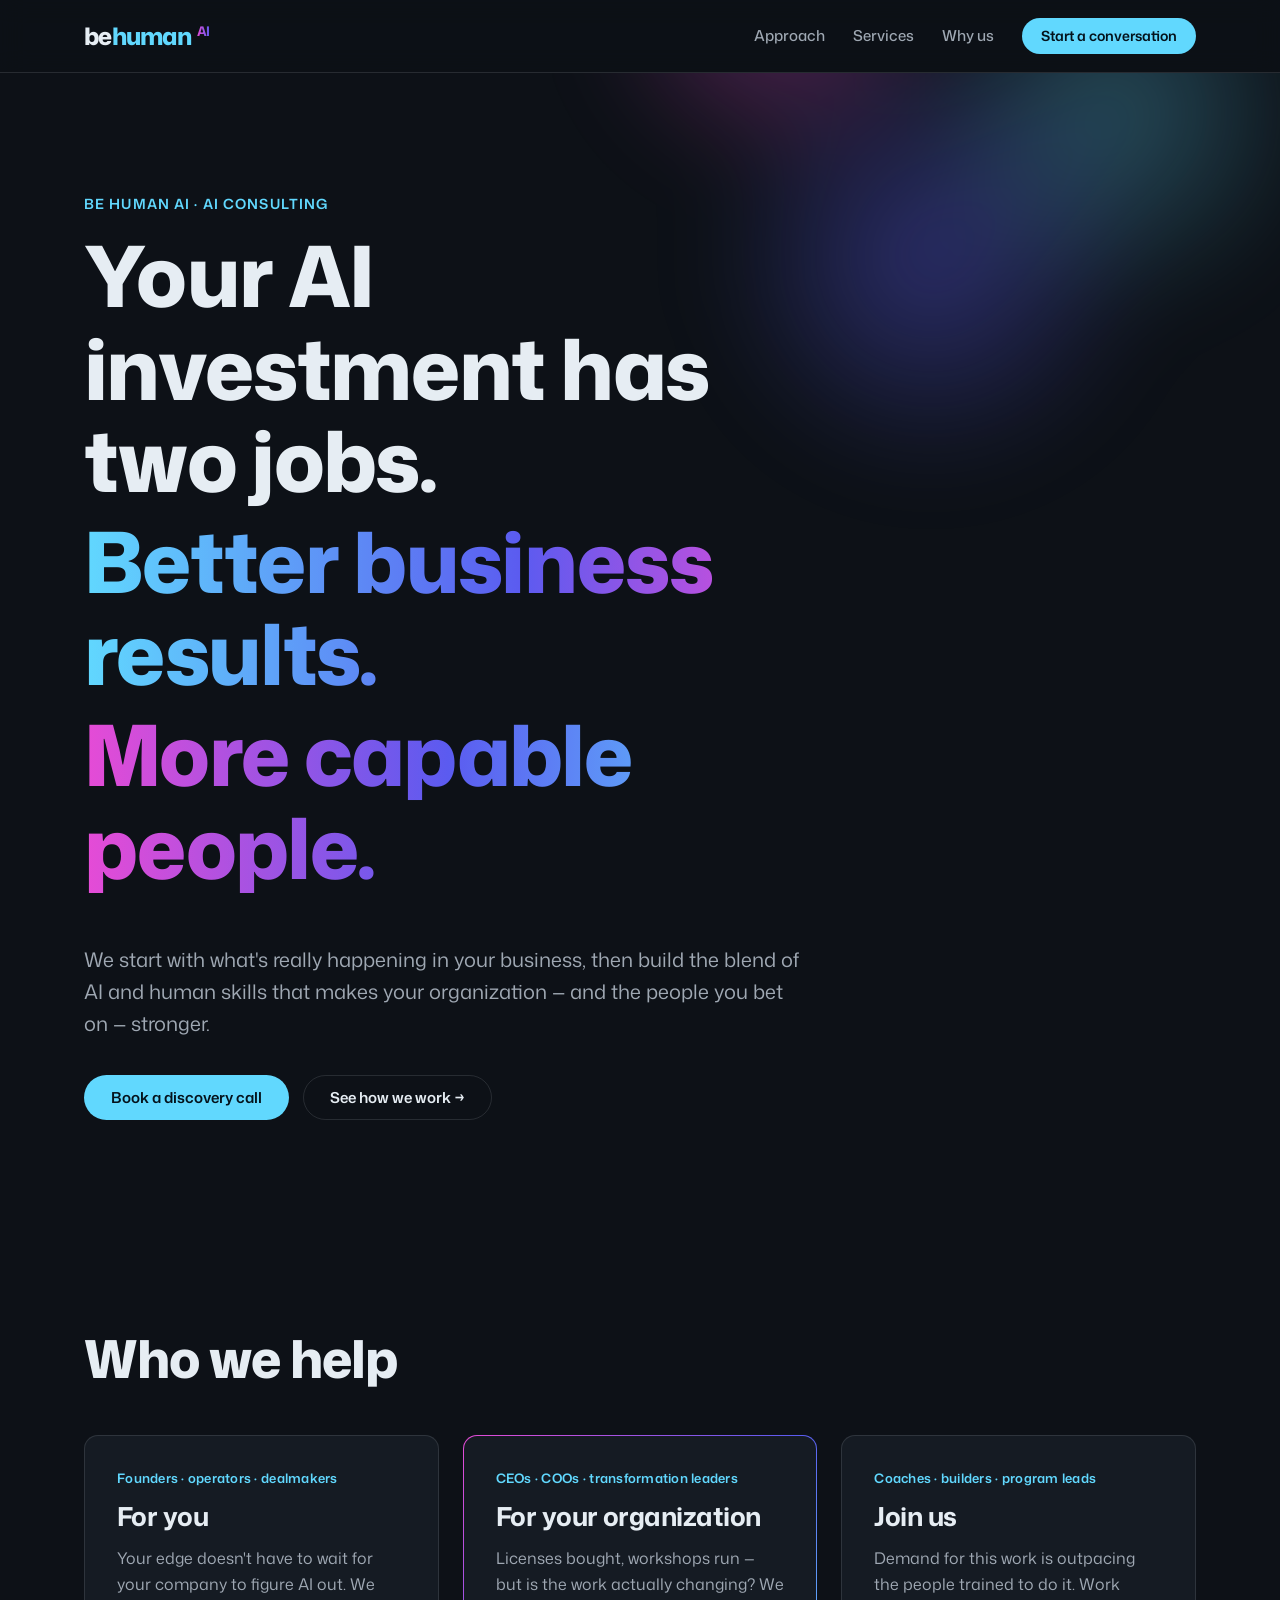
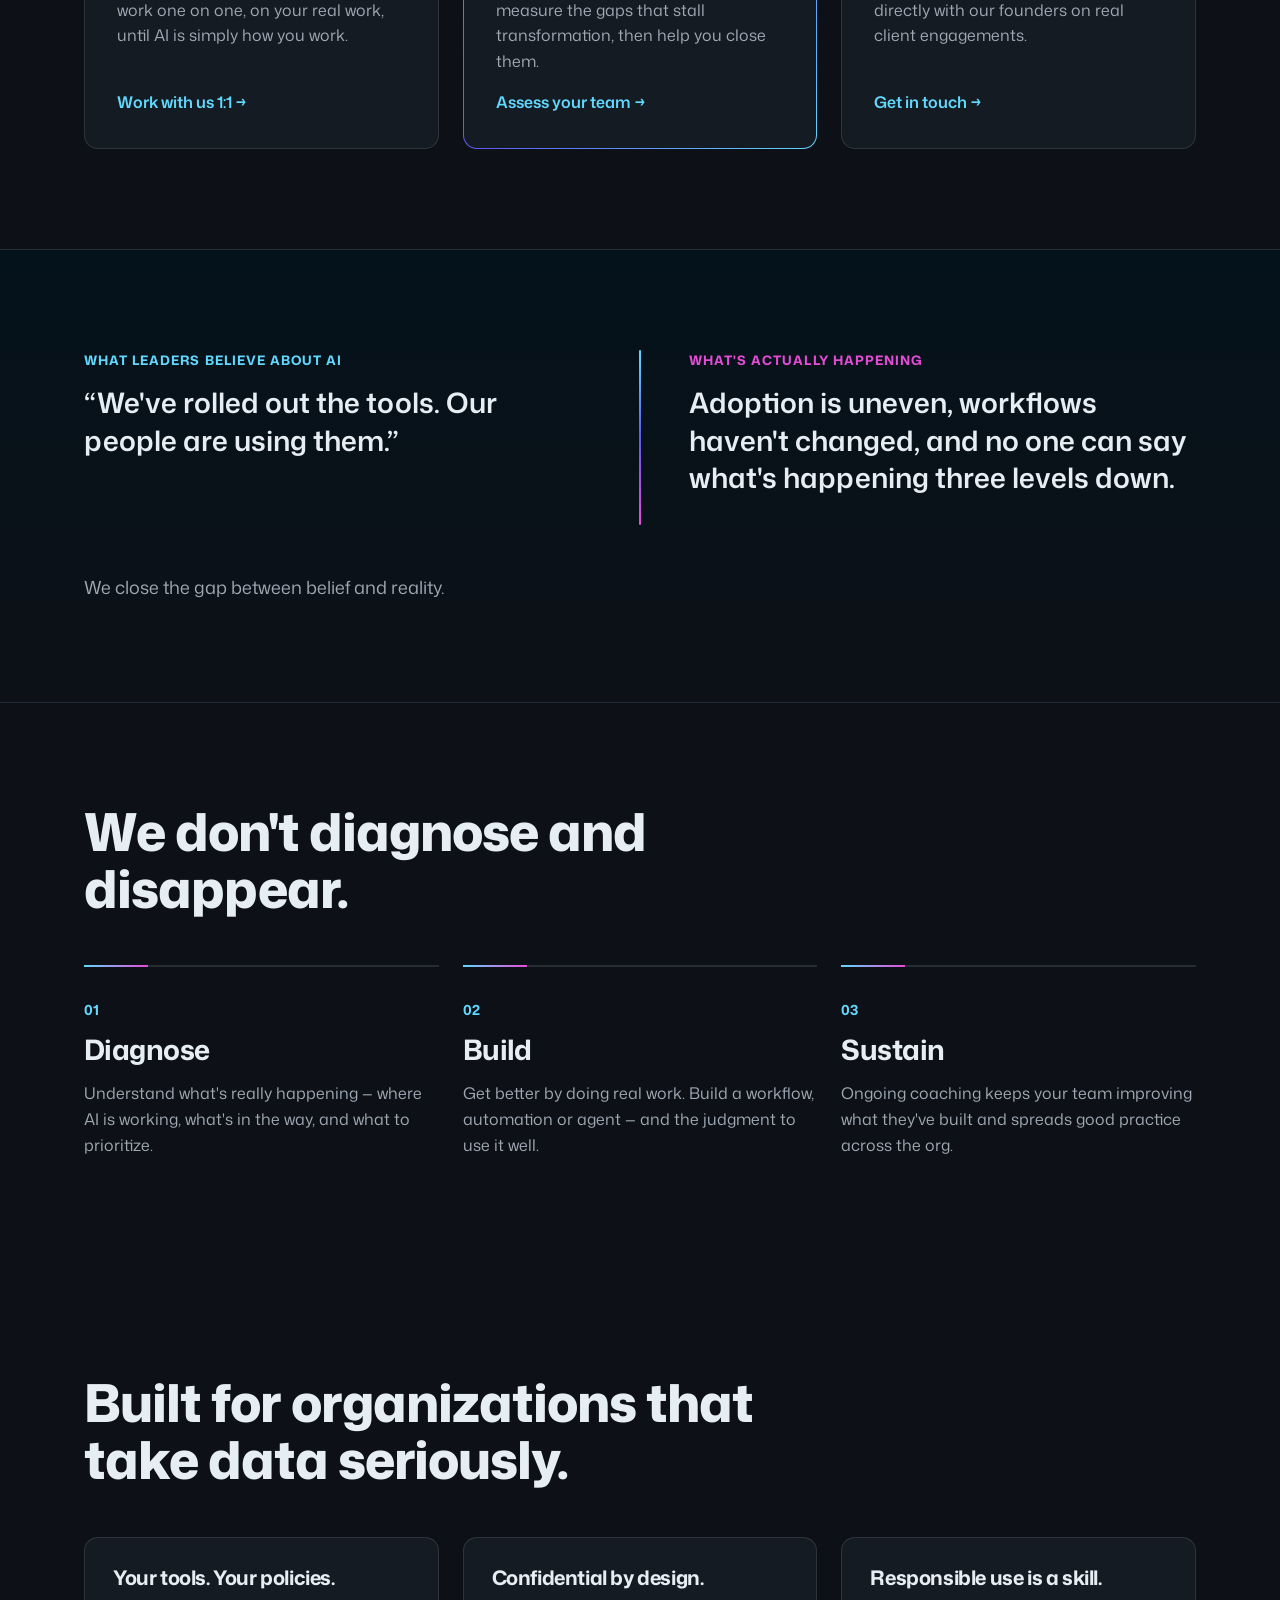
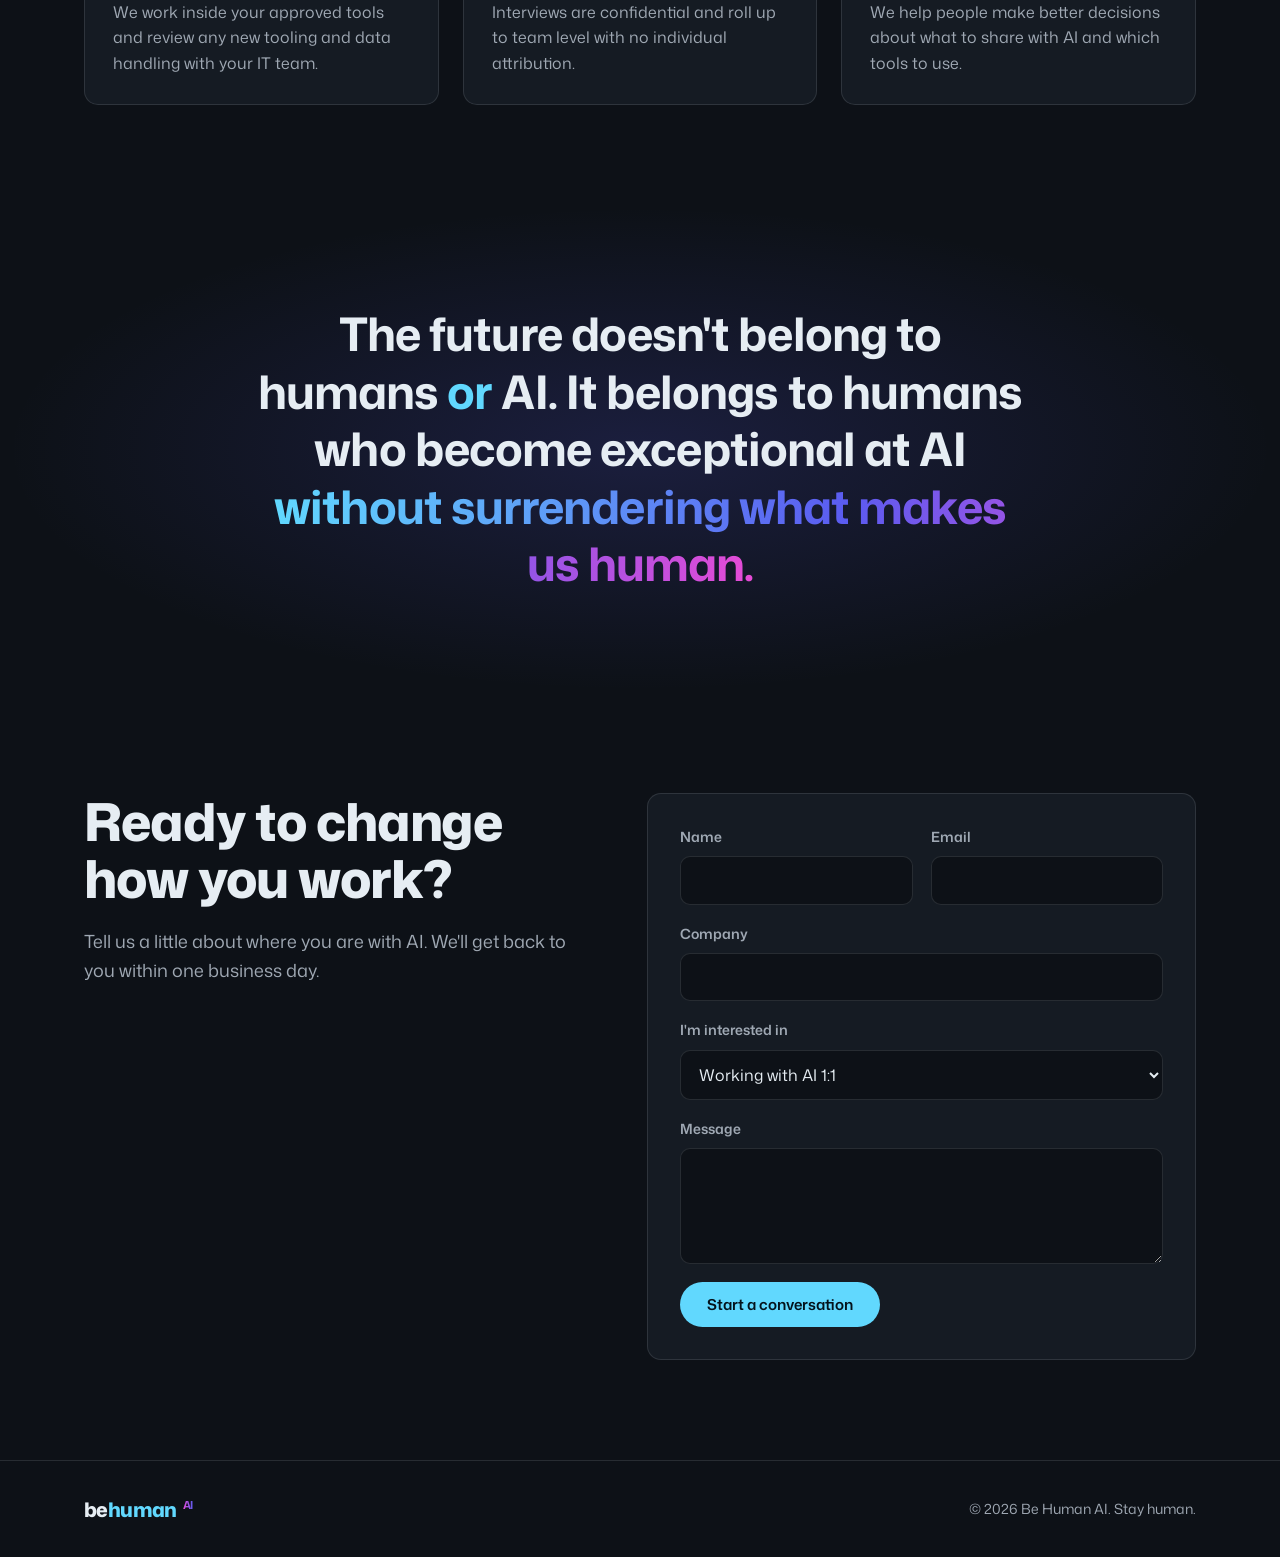
==== index.html @ 63f59f43 "Add Be Human AI landing page for Netlify Static landing page (hero, audiences, approach, trust, cont" ====
<!doctype html>
<html lang="en">
<head>
  <meta charset="utf-8" />
  <meta name="viewport" content="width=device-width, initial-scale=1, viewport-fit=cover" />
  <title>Be Human AI · AI consulting that keeps people at the center</title>
  <meta name="description" content="Be Human AI helps leaders and teams turn AI investment into real business results and more capable people." />
  <meta name="theme-color" content="#0D1117" />
  <meta property="og:title" content="Be Human AI" />
  <meta property="og:description" content="Better business results. More capable people. AI consulting that keeps people at the center." />
  <meta property="og:type" content="website" />
  <link rel="icon" href="/assets/favicon.svg" type="image/svg+xml" />
  <link rel="preconnect" href="https://fonts.googleapis.com" />
  <link rel="preconnect" href="https://fonts.gstatic.com" crossorigin />
  <link href="https://fonts.googleapis.com/css2?family=Mona+Sans:wght@400;500;600;700;800&display=swap" rel="stylesheet" />
  <link rel="stylesheet" href="/styles.css" />
</head>
<body>
  <a class="skip" href="#main">Skip to content</a>

  <header class="nav" id="top">
    <div class="container nav__inner">
      <a href="#top" class="logo" aria-label="Be Human AI home">
        <span class="logo__be">be</span><span class="logo__human">human</span><span class="logo__ai">AI</span>
      </a>
      <button class="nav__toggle" aria-expanded="false" aria-controls="nav-links" aria-label="Open menu">
        <span></span><span></span>
      </button>
      <nav id="nav-links" class="nav__links">
        <a href="#approach">Approach</a>
        <a href="#services">Services</a>
        <a href="#why">Why us</a>
        <a href="#contact" class="btn btn--primary btn--sm">Start a conversation</a>
      </nav>
    </div>
  </header>

  <main id="main">
    <!-- HERO -->
    <section class="hero">
      <div class="hero__glow" aria-hidden="true"></div>
      <div class="container">
        <p class="eyebrow">Be Human AI · AI consulting</p>
        <h1 class="hero__title">
          Your AI investment has two jobs.
          <span class="grad">Better business results.</span>
          <span class="grad grad--alt">More capable people.</span>
        </h1>
        <p class="hero__lead">
          We start with what's really happening in your business, then build the blend of AI
          and human skills that makes your organization — and the people you bet on — stronger.
        </p>
        <div class="hero__cta">
          <a href="#contact" class="btn btn--primary">Book a discovery call</a>
          <a href="#approach" class="btn btn--ghost">See how we work →</a>
        </div>
      </div>
    </section>

    <!-- AUDIENCES -->
    <section class="section" id="services">
      <div class="container">
        <h2 class="section__title reveal">Who we help</h2>
        <div class="cards">
          <article class="card reveal">
            <p class="card__tag">Founders · operators · dealmakers</p>
            <h3>For you</h3>
            <p>Your edge doesn't have to wait for your company to figure AI out. We work one on one, on your real work, until AI is simply how you work.</p>
            <a href="#contact" class="link">Work with us 1:1 →</a>
          </article>
          <article class="card card--feature reveal">
            <p class="card__tag">CEOs · COOs · transformation leaders</p>
            <h3>For your organization</h3>
            <p>Licenses bought, workshops run — but is the work actually changing? We measure the gaps that stall transformation, then help you close them.</p>
            <a href="#contact" class="link">Assess your team →</a>
          </article>
          <article class="card reveal">
            <p class="card__tag">Coaches · builders · program leads</p>
            <h3>Join us</h3>
            <p>Demand for this work is outpacing the people trained to do it. Work directly with our founders on real client engagements.</p>
            <a href="#contact" class="link">Get in touch →</a>
          </article>
        </div>
      </div>
    </section>

    <!-- GAP -->
    <section class="section section--band" id="why">
      <div class="container gap">
        <div class="gap__col reveal">
          <p class="gap__label">What leaders believe about AI</p>
          <p class="gap__text">“We've rolled out the tools. Our people are using them.”</p>
        </div>
        <div class="gap__divider" aria-hidden="true"></div>
        <div class="gap__col reveal">
          <p class="gap__label gap__label--alt">What's actually happening</p>
          <p class="gap__text">Adoption is uneven, workflows haven't changed, and no one can say what's happening three levels down.</p>
        </div>
      </div>
      <p class="container gap__foot reveal">We close the gap between belief and reality.</p>
    </section>

    <!-- APPROACH -->
    <section class="section" id="approach">
      <div class="container">
        <h2 class="section__title reveal">We don't diagnose and disappear.</h2>
        <ol class="steps">
          <li class="step reveal">
            <span class="step__num">01</span>
            <h3>Diagnose</h3>
            <p>Understand what's really happening — where AI is working, what's in the way, and what to prioritize.</p>
          </li>
          <li class="step reveal">
            <span class="step__num">02</span>
            <h3>Build</h3>
            <p>Get better by doing real work. Build a workflow, automation or agent — and the judgment to use it well.</p>
          </li>
          <li class="step reveal">
            <span class="step__num">03</span>
            <h3>Sustain</h3>
            <p>Ongoing coaching keeps your team improving what they've built and spreads good practice across the org.</p>
          </li>
        </ol>
      </div>
    </section>

    <!-- TRUST -->
    <section class="section">
      <div class="container">
        <h2 class="section__title reveal">Built for organizations that take data seriously.</h2>
        <div class="trust">
          <div class="trust__item reveal">
            <h3>Your tools. Your policies.</h3>
            <p>We work inside your approved tools and review any new tooling and data handling with your IT team.</p>
          </div>
          <div class="trust__item reveal">
            <h3>Confidential by design.</h3>
            <p>Interviews are confidential and roll up to team level with no individual attribution.</p>
          </div>
          <div class="trust__item reveal">
            <h3>Responsible use is a skill.</h3>
            <p>We help people make better decisions about what to share with AI and which tools to use.</p>
          </div>
        </div>
      </div>
    </section>

    <!-- MANIFESTO -->
    <section class="section manifesto">
      <div class="container">
        <p class="manifesto__text reveal">
          The future doesn't belong to humans <em>or</em> AI. It belongs to humans who become
          exceptional at AI <span class="grad">without surrendering what makes us human.</span>
        </p>
      </div>
    </section>

    <!-- CONTACT -->
    <section class="section" id="contact">
      <div class="container contact">
        <div class="contact__intro reveal">
          <h2 class="section__title">Ready to change how you work?</h2>
          <p>Tell us a little about where you are with AI. We'll get back to you within one business day.</p>
        </div>
        <form class="form reveal" name="contact" method="POST" action="/thanks.html" data-netlify="true" netlify-honeypot="bot-field">
          <input type="hidden" name="form-name" value="contact" />
          <p class="hidden"><label>Don't fill this out: <input name="bot-field" /></label></p>
          <div class="form__row">
            <label>Name<input type="text" name="name" required autocomplete="name" /></label>
            <label>Email<input type="email" name="email" required autocomplete="email" /></label>
          </div>
          <label>Company<input type="text" name="company" autocomplete="organization" /></label>
          <label>I'm interested in
            <select name="interest">
              <option>Working with AI 1:1</option>
              <option>An assessment for my organization</option>
              <option>Joining Be Human AI</option>
              <option>Something else</option>
            </select>
          </label>
          <label>Message<textarea name="message" rows="4"></textarea></label>
          <button type="submit" class="btn btn--primary">Start a conversation</button>
        </form>
      </div>
    </section>
  </main>

  <footer class="footer">
    <div class="container footer__inner">
      <a href="#top" class="logo logo--sm" aria-label="Be Human AI home">
        <span class="logo__be">be</span><span class="logo__human">human</span><span class="logo__ai">AI</span>
      </a>
      <p>© <span id="year"></span> Be Human AI. Stay human.</p>
    </div>
  </footer>

  <script src="/script.js" defer></script>
</body>
</html>
---- styles.css ----
:root {
  --bg: #0D1117;
  --bg-2: #04121B;
  --surface: #151B23;
  --border: rgba(195, 203, 212, 0.14);
  --text: #E6EDF3;
  --muted: #9FA8B3;
  --cyan: #61D8FE;
  --magenta: #E64BD6;
  --indigo: #5B5BF0;
  --ink: #04121B;
  --radius: 14px;
  --font: "Mona Sans", ui-sans-serif, system-ui, -apple-system, "Segoe UI", sans-serif;
}

*, *::before, *::after { box-sizing: border-box; }
html { scroll-behavior: smooth; }
body {
  margin: 0;
  background: var(--bg);
  color: var(--text);
  font-family: var(--font);
  font-size: 16px;
  line-height: 1.6;
  -webkit-font-smoothing: antialiased;
}
img { max-width: 100%; }
a { color: inherit; }
h1, h2, h3 { line-height: 1.1; margin: 0 0 .6em; letter-spacing: -0.02em; }
p { margin: 0 0 1em; }

.container { width: 100%; max-width: 1160px; margin: 0 auto; padding: 0 24px; }
.hidden { display: none; }
.skip { position: absolute; left: -9999px; }
.skip:focus { left: 16px; top: 16px; z-index: 100; background: var(--cyan); color: var(--ink); padding: 8px 12px; border-radius: 8px; }

/* Gradient text */
.grad {
  display: block;
  background: linear-gradient(90deg, var(--cyan), var(--indigo) 60%, var(--magenta));
  -webkit-background-clip: text; background-clip: text;
  color: transparent;
}
.grad--alt { background-image: linear-gradient(90deg, var(--magenta), var(--indigo) 50%, var(--cyan)); }
.manifesto .grad { display: inline; }

/* Buttons */
.btn {
  display: inline-flex; align-items: center; justify-content: center;
  padding: 14px 26px; border-radius: 999px;
  font: 600 15px/1 var(--font); text-decoration: none;
  border: 1px solid transparent; cursor: pointer;
  transition: transform .2s ease, box-shadow .2s ease, background .2s ease;
}
.btn--primary { background: var(--cyan); color: var(--ink); }
.btn--primary:hover { transform: translateY(-2px); box-shadow: 0 10px 30px -10px rgba(97, 216, 254, .7); }
.btn--ghost { color: var(--text); border-color: var(--border); }
.btn--ghost:hover { border-color: var(--cyan); color: var(--cyan); }
.btn--sm { padding: 10px 18px; font-size: 14px; }
.link { color: var(--cyan); text-decoration: none; font-weight: 600; }
.link:hover { text-decoration: underline; }

/* Logo */
.logo { text-decoration: none; font-weight: 800; font-size: 24px; letter-spacing: -0.03em; }
.logo__be { color: var(--text); }
.logo__human { color: var(--cyan); }
.logo__ai {
  margin-left: 6px; font-size: .55em; vertical-align: super; font-weight: 700;
  background: linear-gradient(90deg, var(--magenta), var(--indigo));
  -webkit-background-clip: text; background-clip: text; color: transparent;
}
.logo--sm { font-size: 20px; }

/* Nav */
.nav {
  position: sticky; top: 0; z-index: 50;
  background: rgba(13, 17, 23, .78);
  backdrop-filter: blur(12px); -webkit-backdrop-filter: blur(12px);
  border-bottom: 1px solid var(--border);
}
.nav__inner { display: flex; align-items: center; justify-content: space-between; height: 72px; }
.nav__links { display: flex; align-items: center; gap: 28px; }
.nav__links a:not(.btn) { text-decoration: none; color: var(--muted); font-weight: 500; font-size: 15px; }
.nav__links a:not(.btn):hover { color: var(--text); }
.nav__toggle { display: none; background: none; border: 0; padding: 8px; cursor: pointer; }
.nav__toggle span { display: block; width: 24px; height: 2px; background: var(--text); margin: 6px 0; transition: transform .2s; }
.nav__toggle[aria-expanded="true"] span:first-child { transform: translateY(4px) rotate(45deg); }
.nav__toggle[aria-expanded="true"] span:last-child { transform: translateY(-4px) rotate(-45deg); }

/* Hero */
.hero { position: relative; overflow: hidden; padding: 120px 0 110px; }
.hero__glow {
  position: absolute; inset: -30% -10% auto auto; width: 900px; height: 900px; pointer-events: none;
  background:
    radial-gradient(closest-side, rgba(230, 75, 214, .35), transparent 70%) 0 0 / 60% 60% no-repeat,
    radial-gradient(closest-side, rgba(97, 216, 254, .30), transparent 70%) 100% 30% / 65% 65% no-repeat,
    radial-gradient(closest-side, rgba(91, 91, 240, .40), transparent 70%) 40% 80% / 70% 70% no-repeat;
  filter: blur(40px);
  animation: drift 18s ease-in-out infinite alternate;
}
@keyframes drift { to { transform: translate(-80px, 60px) rotate(12deg); } }
.hero .container { position: relative; }
.eyebrow { color: var(--cyan); font-weight: 600; font-size: 14px; letter-spacing: .08em; text-transform: uppercase; }
.hero__title { font-size: clamp(40px, 7vw, 84px); font-weight: 800; max-width: 14ch; }
.hero__title .grad { margin-top: .1em; }
.hero__lead { font-size: clamp(17px, 2vw, 20px); color: var(--muted); max-width: 60ch; margin: 28px 0 36px; }
.hero__cta { display: flex; flex-wrap: wrap; gap: 14px; }

/* Sections */
.section { padding: 100px 0; }
.section__title { font-size: clamp(30px, 4.5vw, 52px); font-weight: 800; max-width: 22ch; margin-bottom: 48px; }
.section--band { background: linear-gradient(180deg, var(--bg-2), var(--bg)); border-block: 1px solid var(--border); }

/* Cards */
.cards { display: grid; grid-template-columns: repeat(3, 1fr); gap: 24px; }
.card {
  background: var(--surface); border: 1px solid var(--border); border-radius: var(--radius);
  padding: 32px; display: flex; flex-direction: column;
  transition: transform .25s ease, border-color .25s ease;
}
.card:hover { transform: translateY(-4px); border-color: rgba(97, 216, 254, .45); }
.card h3 { font-size: 26px; }
.card p { color: var(--muted); }
.card .link { margin-top: auto; }
.card__tag { font-size: 13px; font-weight: 600; color: var(--cyan) !important; letter-spacing: .02em; }
.card--feature {
  background:
    linear-gradient(var(--surface), var(--surface)) padding-box,
    linear-gradient(135deg, var(--magenta), var(--indigo), var(--cyan)) border-box;
  border: 1px solid transparent;
}

/* Gap */
.gap { display: grid; grid-template-columns: 1fr auto 1fr; gap: 48px; align-items: start; }
.gap__label { font-size: 13px; font-weight: 700; text-transform: uppercase; letter-spacing: .08em; color: var(--cyan); }
.gap__label--alt { color: var(--magenta); }
.gap__text { font-size: clamp(20px, 2.6vw, 28px); font-weight: 600; line-height: 1.35; }
.gap__divider { width: 2px; align-self: stretch; background: linear-gradient(var(--cyan), var(--indigo), var(--magenta)); border-radius: 2px; }
.gap__foot { margin-top: 48px; color: var(--muted); font-size: 18px; }

/* Steps */
.steps { list-style: none; margin: 0; padding: 0; display: grid; grid-template-columns: repeat(3, 1fr); gap: 24px; counter-reset: s; }
.step { padding: 32px 0 0; border-top: 2px solid var(--border); position: relative; }
.step::before {
  content: ""; position: absolute; top: -2px; left: 0; width: 64px; height: 2px;
  background: linear-gradient(90deg, var(--cyan), var(--magenta));
}
.step__num { display: block; font-size: 14px; font-weight: 700; color: var(--cyan); margin-bottom: 12px; }
.step h3 { font-size: 28px; }
.step p { color: var(--muted); }

/* Trust */
.trust { display: grid; grid-template-columns: repeat(3, 1fr); gap: 24px; }
.trust__item { padding: 28px; border-radius: var(--radius); background: var(--surface); border: 1px solid var(--border); }
.trust__item h3 { font-size: 20px; }
.trust__item p { color: var(--muted); margin: 0; }

/* Manifesto */
.manifesto { text-align: center; background: radial-gradient(ellipse at center, rgba(91, 91, 240, .18), transparent 70%); }
.manifesto__text { font-size: clamp(26px, 4vw, 46px); font-weight: 700; line-height: 1.25; max-width: 28ch; margin: 0 auto; letter-spacing: -0.02em; }
.manifesto em { font-style: normal; color: var(--cyan); }

/* Contact */
.contact { display: grid; grid-template-columns: 1fr 1.1fr; gap: 64px; align-items: start; }
.contact__intro p { color: var(--muted); font-size: 18px; }
.contact .section__title { margin-bottom: 20px; }
.form { display: grid; gap: 18px; background: var(--surface); border: 1px solid var(--border); border-radius: var(--radius); padding: 32px; }
.form__row { display: grid; grid-template-columns: 1fr 1fr; gap: 18px; }
.form label { display: grid; gap: 8px; font-size: 14px; font-weight: 600; color: var(--muted); }
.form input, .form select, .form textarea {
  width: 100%; padding: 12px 14px; border-radius: 10px;
  background: var(--bg); color: var(--text); border: 1px solid var(--border);
  font: 400 16px/1.4 var(--font);
}
.form input:focus, .form select:focus, .form textarea:focus { outline: none; border-color: var(--cyan); box-shadow: 0 0 0 3px rgba(97, 216, 254, .2); }
.form .btn { justify-self: start; }

/* Footer */
.footer { border-top: 1px solid var(--border); padding: 32px 0; color: var(--muted); font-size: 14px; }
.footer__inner { display: flex; align-items: center; justify-content: space-between; gap: 16px; flex-wrap: wrap; }
.footer p { margin: 0; }

/* Reveal on scroll */
.reveal { opacity: 0; transform: translateY(18px); transition: opacity .7s ease, transform .7s ease; }
.reveal.is-visible { opacity: 1; transform: none; }
.no-js .reveal { opacity: 1; transform: none; }

@media (prefers-reduced-motion: reduce) {
  html { scroll-behavior: auto; }
  .hero__glow { animation: none; }
  .reveal { opacity: 1; transform: none; transition: none; }
}

/* Responsive */
@media (max-width: 900px) {
  .cards, .steps, .trust { grid-template-columns: 1fr; }
  .gap { grid-template-columns: 1fr; gap: 28px; }
  .gap__divider { width: 64px; height: 2px; align-self: auto; }
  .contact { grid-template-columns: 1fr; gap: 32px; }
}
@media (max-width: 720px) {
  .container { padding: 0 16px; }
  .nav__toggle { display: block; }
  .nav__links {
    position: absolute; top: 72px; left: 0; right: 0;
    flex-direction: column; align-items: stretch; gap: 0;
    background: var(--bg); border-bottom: 1px solid var(--border);
    padding: 8px 16px 20px; display: none;
  }
  .nav__links.is-open { display: flex; }
  .nav__links a:not(.btn) { padding: 14px 0; border-bottom: 1px solid var(--border); }
  .nav__links .btn { margin-top: 16px; }
  .hero { padding: 72px 0 80px; }
  .section { padding: 72px 0; }
  .form { padding: 22px; }
  .form__row { grid-template-columns: 1fr; }
}
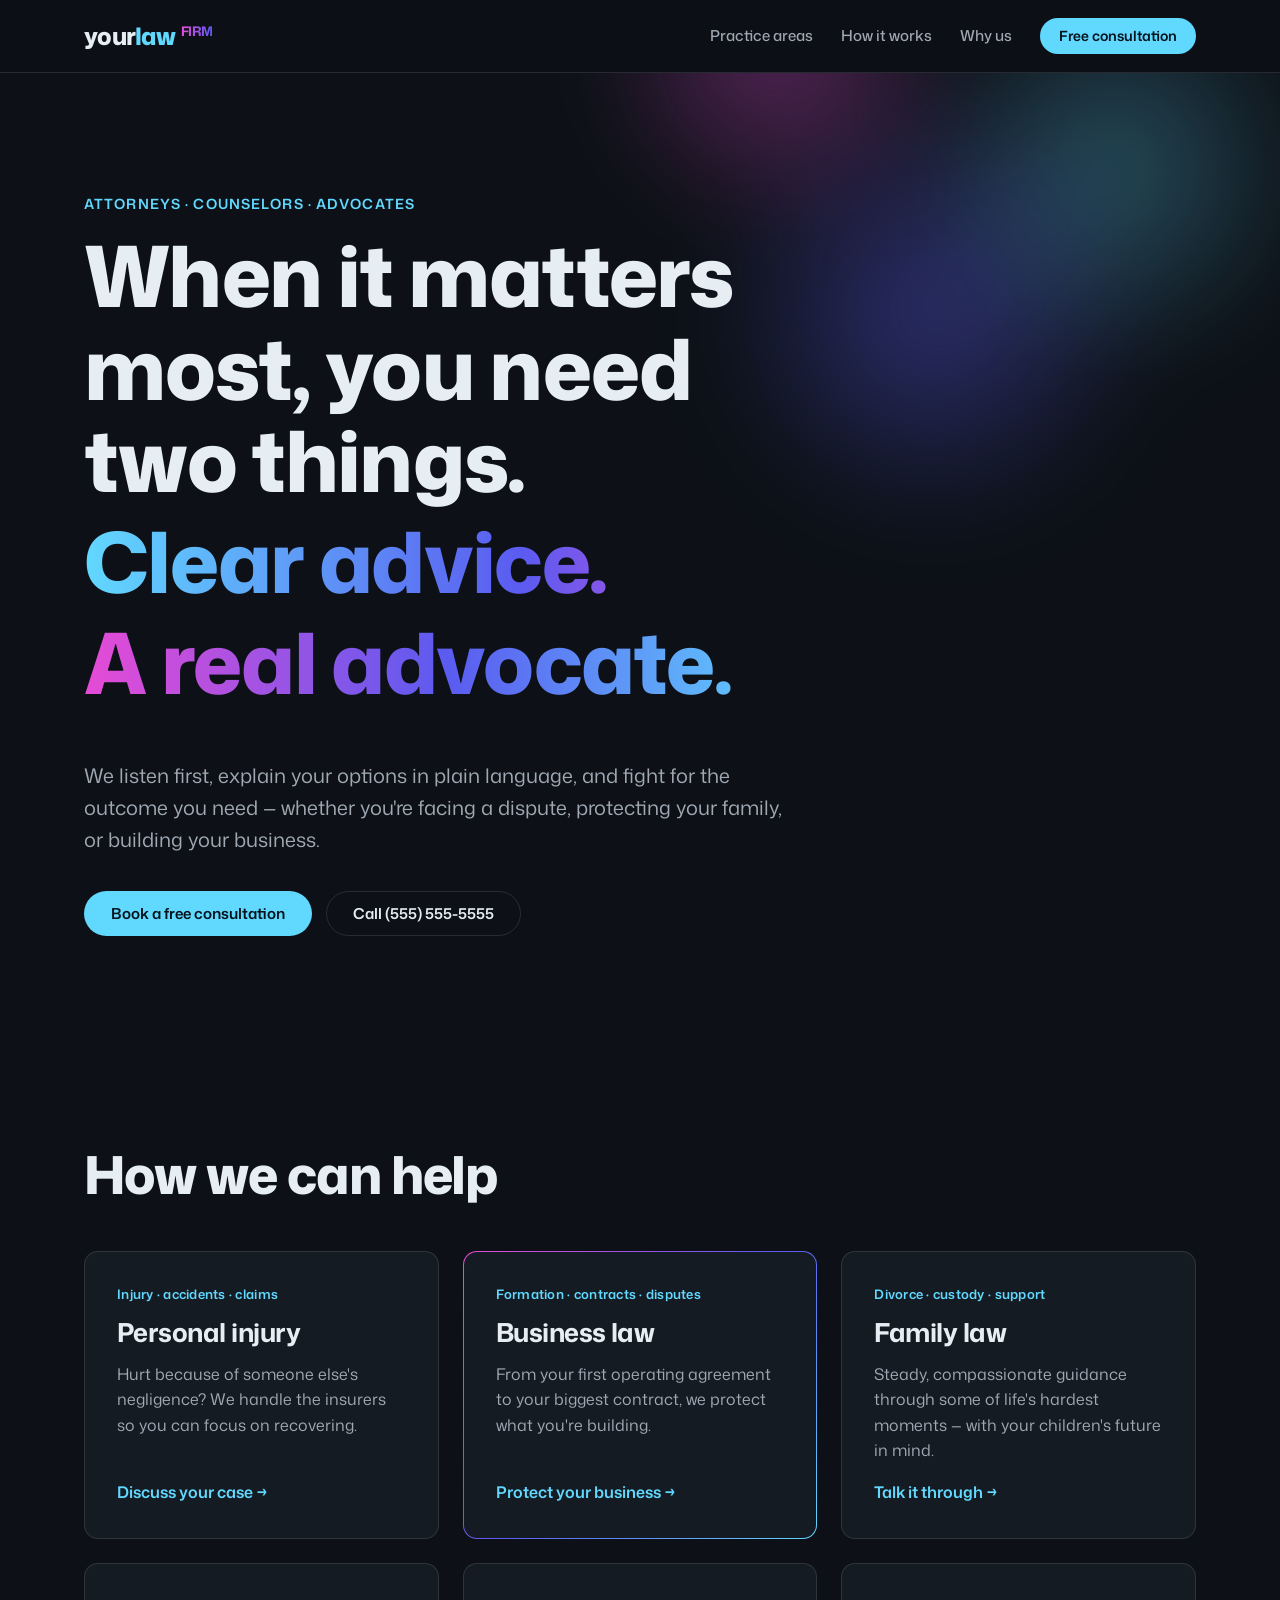
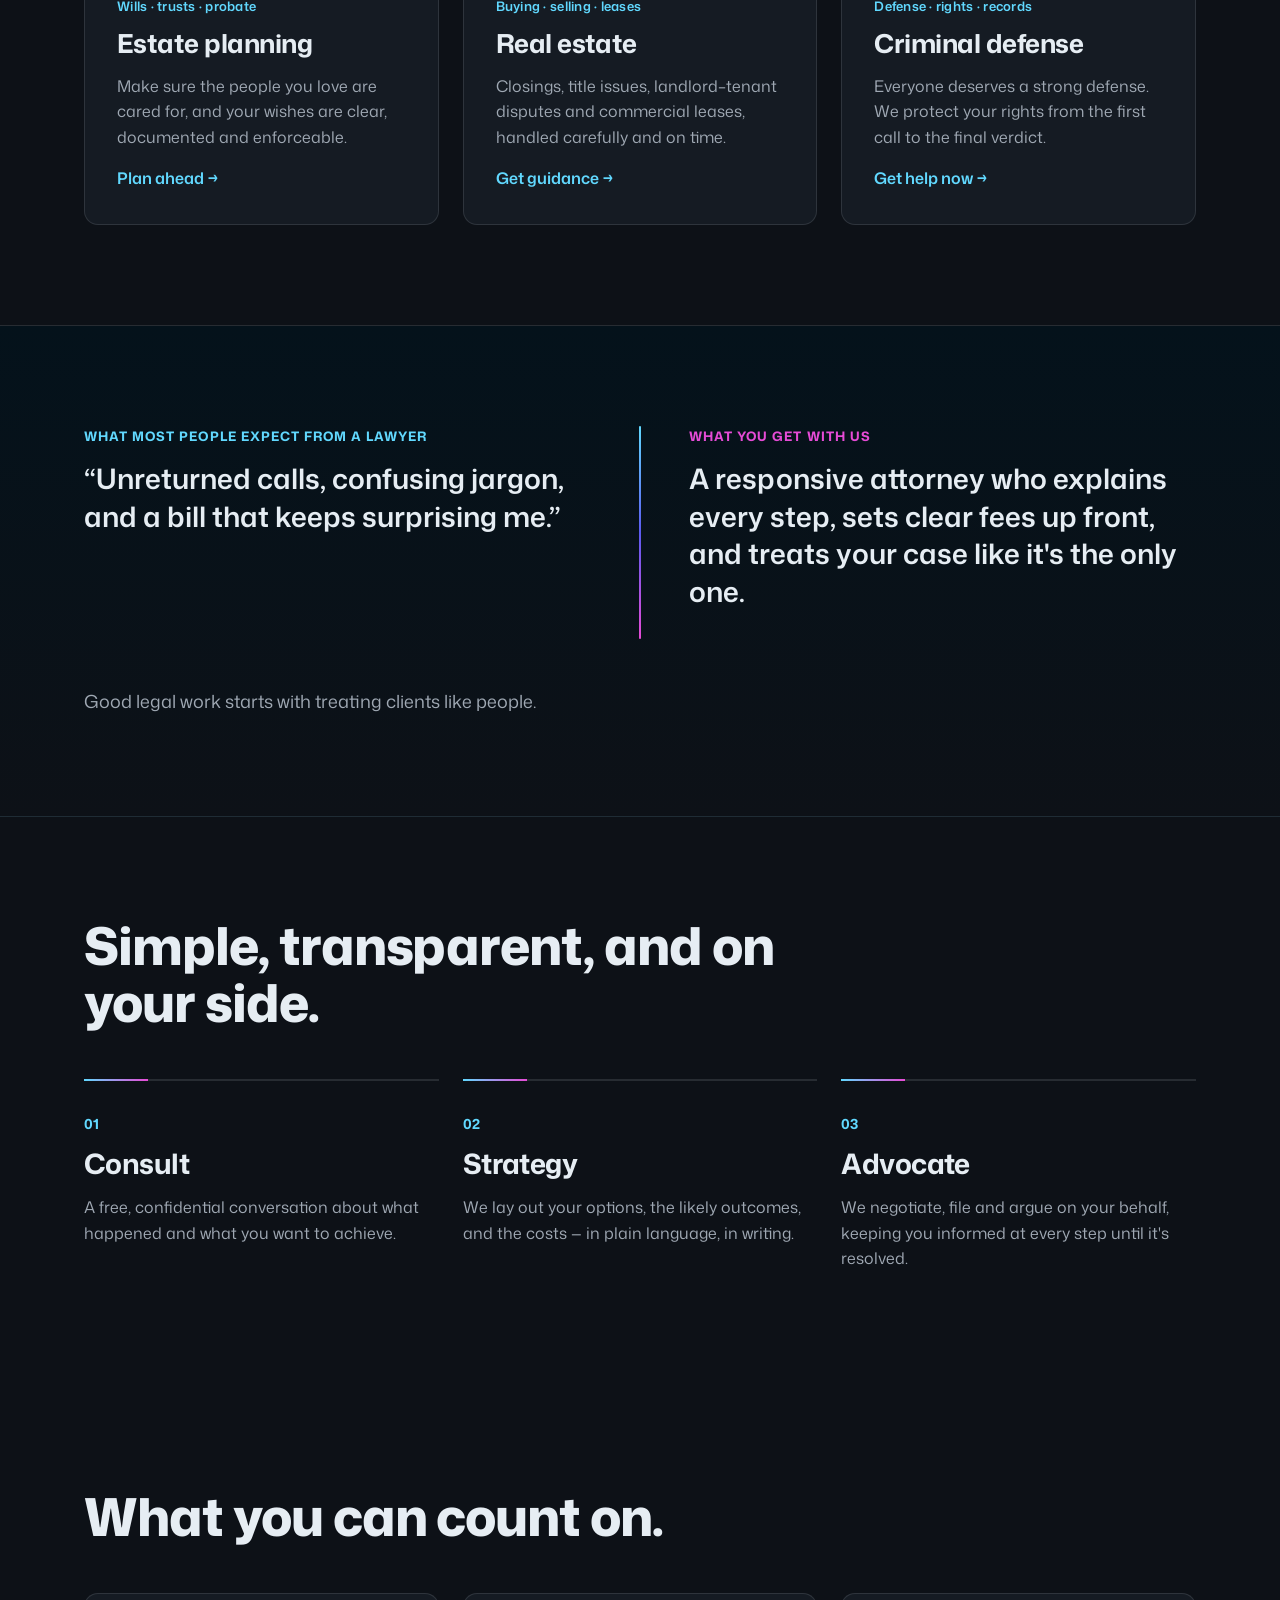
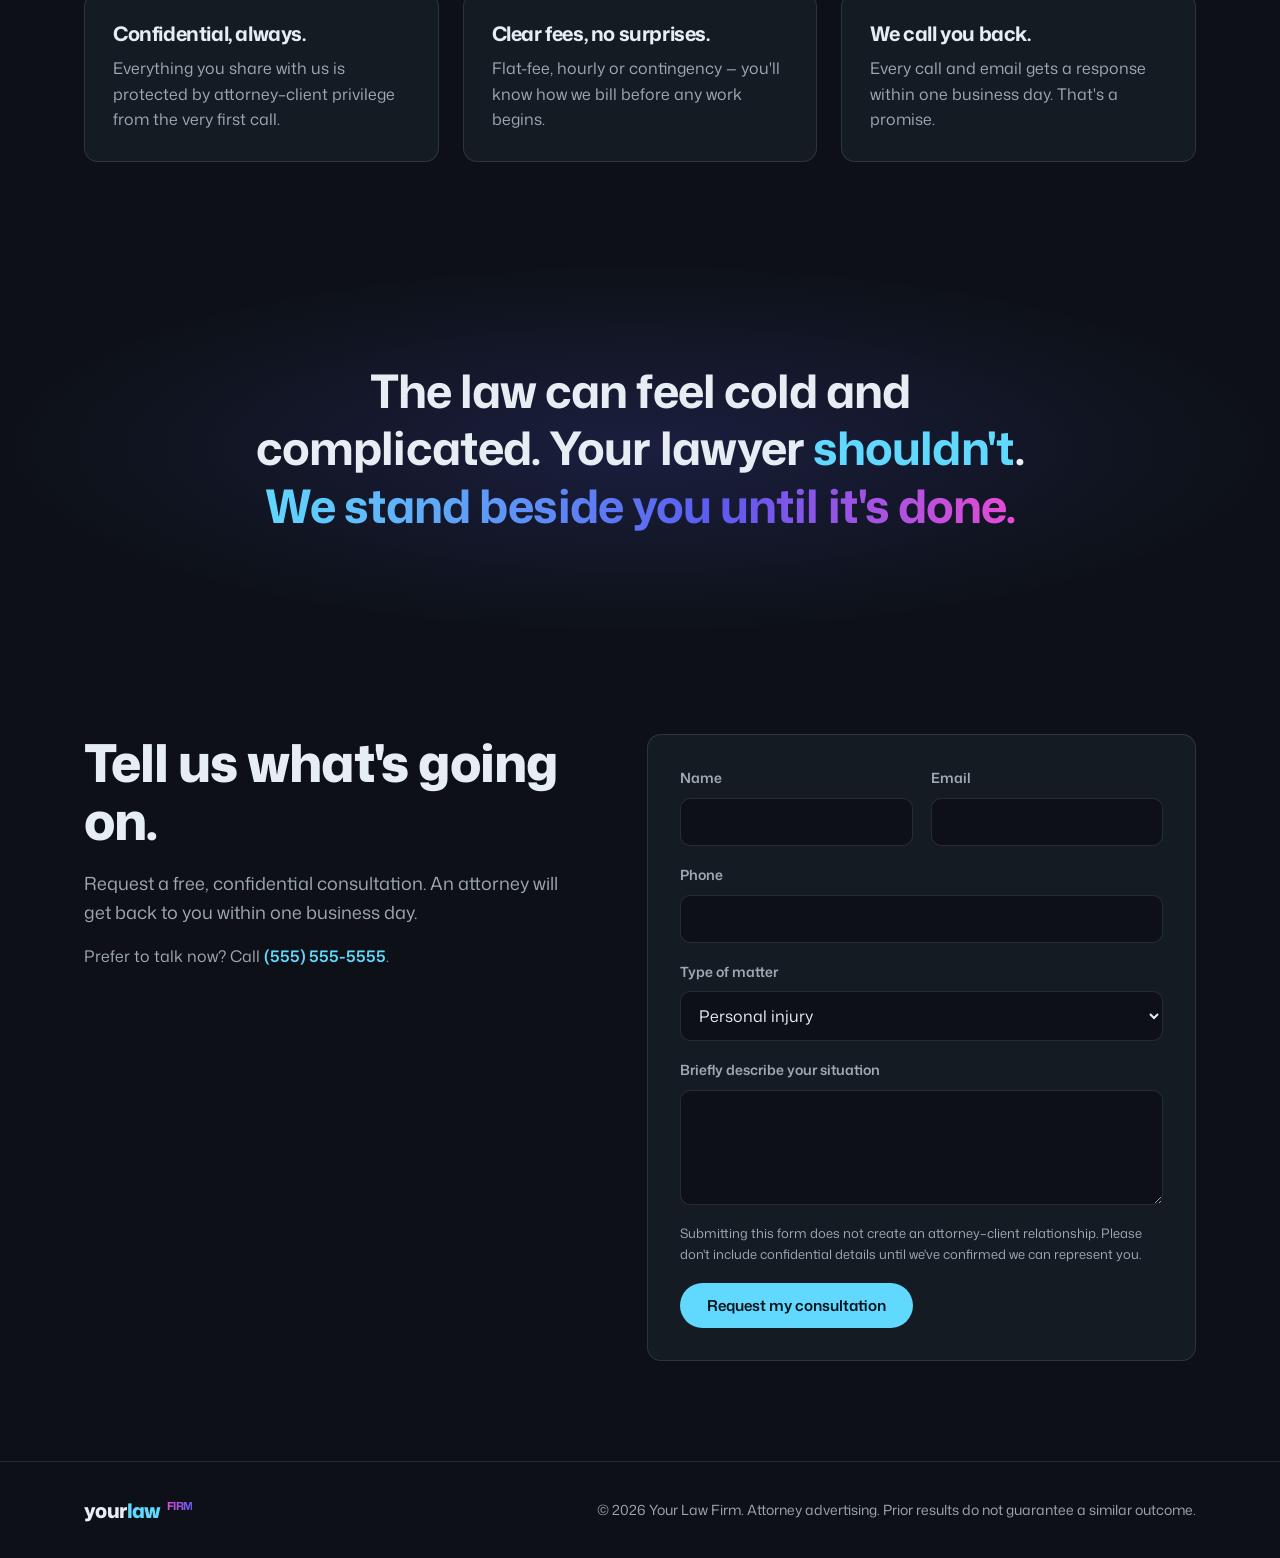
==== commit 16604655: "Replace landing page with law firm / attorney landing page Keeps the existing dark theme. New conten" ====
--- a/index.html
+++ b/index.html
@@ -3,11 +3,11 @@
 <head>
   <meta charset="utf-8" />
   <meta name="viewport" content="width=device-width, initial-scale=1, viewport-fit=cover" />
-  <title>Be Human AI · AI consulting that keeps people at the center</title>
-  <meta name="description" content="Be Human AI helps leaders and teams turn AI investment into real business results and more capable people." />
+  <title>Your Law Firm · Clear advice. Real advocates.</title>
+  <meta name="description" content="Experienced attorneys who listen first, explain clearly, and fight for the outcome you need. Book a free consultation." />
   <meta name="theme-color" content="#0D1117" />
-  <meta property="og:title" content="Be Human AI" />
-  <meta property="og:description" content="Better business results. More capable people. AI consulting that keeps people at the center." />
+  <meta property="og:title" content="Your Law Firm" />
+  <meta property="og:description" content="Clear advice. Real advocates. Book a free consultation." />
   <meta property="og:type" content="website" />
   <link rel="icon" href="/assets/favicon.svg" type="image/svg+xml" />
   <link rel="preconnect" href="https://fonts.googleapis.com" />
@@ -20,17 +20,17 @@
 
   <header class="nav" id="top">
     <div class="container nav__inner">
-      <a href="#top" class="logo" aria-label="Be Human AI home">
-        <span class="logo__be">be</span><span class="logo__human">human</span><span class="logo__ai">AI</span>
+      <a href="#top" class="logo" aria-label="Your Law Firm home">
+        <span class="logo__be">your</span><span class="logo__human">law</span><span class="logo__ai">FIRM</span>
       </a>
       <button class="nav__toggle" aria-expanded="false" aria-controls="nav-links" aria-label="Open menu">
         <span></span><span></span>
       </button>
       <nav id="nav-links" class="nav__links">
-        <a href="#approach">Approach</a>
-        <a href="#services">Services</a>
+        <a href="#practice">Practice areas</a>
+        <a href="#process">How it works</a>
         <a href="#why">Why us</a>
-        <a href="#contact" class="btn btn--primary btn--sm">Start a conversation</a>
+        <a href="#contact" class="btn btn--primary btn--sm">Free consultation</a>
       </nav>
     </div>
   </header>
@@ -40,45 +40,63 @@
     <section class="hero">
       <div class="hero__glow" aria-hidden="true"></div>
       <div class="container">
-        <p class="eyebrow">Be Human AI · AI consulting</p>
+        <p class="eyebrow">Attorneys · Counselors · Advocates</p>
         <h1 class="hero__title">
-          Your AI investment has two jobs.
-          <span class="grad">Better business results.</span>
-          <span class="grad grad--alt">More capable people.</span>
+          When it matters most, you need two things.
+          <span class="grad">Clear advice.</span>
+          <span class="grad grad--alt">A real advocate.</span>
         </h1>
         <p class="hero__lead">
-          We start with what's really happening in your business, then build the blend of AI
-          and human skills that makes your organization — and the people you bet on — stronger.
+          We listen first, explain your options in plain language, and fight for the outcome you need —
+          whether you're facing a dispute, protecting your family, or building your business.
         </p>
         <div class="hero__cta">
-          <a href="#contact" class="btn btn--primary">Book a discovery call</a>
-          <a href="#approach" class="btn btn--ghost">See how we work →</a>
-        </div>
-      </div>
-    </section>
-
-    <!-- AUDIENCES -->
-    <section class="section" id="services">
-      <div class="container">
-        <h2 class="section__title reveal">Who we help</h2>
+          <a href="#contact" class="btn btn--primary">Book a free consultation</a>
+          <a href="tel:+15555555555" class="btn btn--ghost">Call (555) 555-5555</a>
+        </div>
+      </div>
+    </section>
+
+    <!-- PRACTICE AREAS -->
+    <section class="section" id="practice">
+      <div class="container">
+        <h2 class="section__title reveal">How we can help</h2>
         <div class="cards">
           <article class="card reveal">
-            <p class="card__tag">Founders · operators · dealmakers</p>
-            <h3>For you</h3>
-            <p>Your edge doesn't have to wait for your company to figure AI out. We work one on one, on your real work, until AI is simply how you work.</p>
-            <a href="#contact" class="link">Work with us 1:1 →</a>
+            <p class="card__tag">Injury · accidents · claims</p>
+            <h3>Personal injury</h3>
+            <p>Hurt because of someone else's negligence? We handle the insurers so you can focus on recovering.</p>
+            <a href="#contact" class="link">Discuss your case →</a>
           </article>
           <article class="card card--feature reveal">
-            <p class="card__tag">CEOs · COOs · transformation leaders</p>
-            <h3>For your organization</h3>
-            <p>Licenses bought, workshops run — but is the work actually changing? We measure the gaps that stall transformation, then help you close them.</p>
-            <a href="#contact" class="link">Assess your team →</a>
-          </article>
-          <article class="card reveal">
-            <p class="card__tag">Coaches · builders · program leads</p>
-            <h3>Join us</h3>
-            <p>Demand for this work is outpacing the people trained to do it. Work directly with our founders on real client engagements.</p>
-            <a href="#contact" class="link">Get in touch →</a>
+            <p class="card__tag">Formation · contracts · disputes</p>
+            <h3>Business law</h3>
+            <p>From your first operating agreement to your biggest contract, we protect what you're building.</p>
+            <a href="#contact" class="link">Protect your business →</a>
+          </article>
+          <article class="card reveal">
+            <p class="card__tag">Divorce · custody · support</p>
+            <h3>Family law</h3>
+            <p>Steady, compassionate guidance through some of life's hardest moments — with your children's future in mind.</p>
+            <a href="#contact" class="link">Talk it through →</a>
+          </article>
+          <article class="card reveal">
+            <p class="card__tag">Wills · trusts · probate</p>
+            <h3>Estate planning</h3>
+            <p>Make sure the people you love are cared for, and your wishes are clear, documented and enforceable.</p>
+            <a href="#contact" class="link">Plan ahead →</a>
+          </article>
+          <article class="card reveal">
+            <p class="card__tag">Buying · selling · leases</p>
+            <h3>Real estate</h3>
+            <p>Closings, title issues, landlord–tenant disputes and commercial leases, handled carefully and on time.</p>
+            <a href="#contact" class="link">Get guidance →</a>
+          </article>
+          <article class="card reveal">
+            <p class="card__tag">Defense · rights · records</p>
+            <h3>Criminal defense</h3>
+            <p>Everyone deserves a strong defense. We protect your rights from the first call to the final verdict.</p>
+            <a href="#contact" class="link">Get help now →</a>
           </article>
         </div>
       </div>
@@ -88,37 +106,37 @@
     <section class="section section--band" id="why">
       <div class="container gap">
         <div class="gap__col reveal">
-          <p class="gap__label">What leaders believe about AI</p>
-          <p class="gap__text">“We've rolled out the tools. Our people are using them.”</p>
+          <p class="gap__label">What most people expect from a lawyer</p>
+          <p class="gap__text">“Unreturned calls, confusing jargon, and a bill that keeps surprising me.”</p>
         </div>
         <div class="gap__divider" aria-hidden="true"></div>
         <div class="gap__col reveal">
-          <p class="gap__label gap__label--alt">What's actually happening</p>
-          <p class="gap__text">Adoption is uneven, workflows haven't changed, and no one can say what's happening three levels down.</p>
-        </div>
-      </div>
-      <p class="container gap__foot reveal">We close the gap between belief and reality.</p>
-    </section>
-
-    <!-- APPROACH -->
-    <section class="section" id="approach">
-      <div class="container">
-        <h2 class="section__title reveal">We don't diagnose and disappear.</h2>
+          <p class="gap__label gap__label--alt">What you get with us</p>
+          <p class="gap__text">A responsive attorney who explains every step, sets clear fees up front, and treats your case like it's the only one.</p>
+        </div>
+      </div>
+      <p class="container gap__foot reveal">Good legal work starts with treating clients like people.</p>
+    </section>
+
+    <!-- PROCESS -->
+    <section class="section" id="process">
+      <div class="container">
+        <h2 class="section__title reveal">Simple, transparent, and on your side.</h2>
         <ol class="steps">
           <li class="step reveal">
             <span class="step__num">01</span>
-            <h3>Diagnose</h3>
-            <p>Understand what's really happening — where AI is working, what's in the way, and what to prioritize.</p>
+            <h3>Consult</h3>
+            <p>A free, confidential conversation about what happened and what you want to achieve.</p>
           </li>
           <li class="step reveal">
             <span class="step__num">02</span>
-            <h3>Build</h3>
-            <p>Get better by doing real work. Build a workflow, automation or agent — and the judgment to use it well.</p>
+            <h3>Strategy</h3>
+            <p>We lay out your options, the likely outcomes, and the costs — in plain language, in writing.</p>
           </li>
           <li class="step reveal">
             <span class="step__num">03</span>
-            <h3>Sustain</h3>
-            <p>Ongoing coaching keeps your team improving what they've built and spreads good practice across the org.</p>
+            <h3>Advocate</h3>
+            <p>We negotiate, file and argue on your behalf, keeping you informed at every step until it's resolved.</p>
           </li>
         </ol>
       </div>
@@ -127,19 +145,19 @@
     <!-- TRUST -->
     <section class="section">
       <div class="container">
-        <h2 class="section__title reveal">Built for organizations that take data seriously.</h2>
+        <h2 class="section__title reveal">What you can count on.</h2>
         <div class="trust">
           <div class="trust__item reveal">
-            <h3>Your tools. Your policies.</h3>
-            <p>We work inside your approved tools and review any new tooling and data handling with your IT team.</p>
+            <h3>Confidential, always.</h3>
+            <p>Everything you share with us is protected by attorney–client privilege from the very first call.</p>
           </div>
           <div class="trust__item reveal">
-            <h3>Confidential by design.</h3>
-            <p>Interviews are confidential and roll up to team level with no individual attribution.</p>
+            <h3>Clear fees, no surprises.</h3>
+            <p>Flat-fee, hourly or contingency — you'll know how we bill before any work begins.</p>
           </div>
           <div class="trust__item reveal">
-            <h3>Responsible use is a skill.</h3>
-            <p>We help people make better decisions about what to share with AI and which tools to use.</p>
+            <h3>We call you back.</h3>
+            <p>Every call and email gets a response within one business day. That's a promise.</p>
           </div>
         </div>
       </div>
@@ -149,8 +167,8 @@
     <section class="section manifesto">
       <div class="container">
         <p class="manifesto__text reveal">
-          The future doesn't belong to humans <em>or</em> AI. It belongs to humans who become
-          exceptional at AI <span class="grad">without surrendering what makes us human.</span>
+          The law can feel cold and complicated. Your lawyer <em>shouldn't</em>.
+          <span class="grad">We stand beside you until it's done.</span>
         </p>
       </div>
     </section>
@@ -159,27 +177,32 @@
     <section class="section" id="contact">
       <div class="container contact">
         <div class="contact__intro reveal">
-          <h2 class="section__title">Ready to change how you work?</h2>
-          <p>Tell us a little about where you are with AI. We'll get back to you within one business day.</p>
-        </div>
-        <form class="form reveal" name="contact" method="POST" action="/thanks.html" data-netlify="true" netlify-honeypot="bot-field">
-          <input type="hidden" name="form-name" value="contact" />
+          <h2 class="section__title">Tell us what's going on.</h2>
+          <p>Request a free, confidential consultation. An attorney will get back to you within one business day.</p>
+          <p class="contact__note">Prefer to talk now? Call <a href="tel:+15555555555" class="link">(555) 555-5555</a>.</p>
+        </div>
+        <form class="form reveal" name="consultation" method="POST" action="/thanks.html" data-netlify="true" netlify-honeypot="bot-field">
+          <input type="hidden" name="form-name" value="consultation" />
           <p class="hidden"><label>Don't fill this out: <input name="bot-field" /></label></p>
           <div class="form__row">
             <label>Name<input type="text" name="name" required autocomplete="name" /></label>
             <label>Email<input type="email" name="email" required autocomplete="email" /></label>
           </div>
-          <label>Company<input type="text" name="company" autocomplete="organization" /></label>
-          <label>I'm interested in
-            <select name="interest">
-              <option>Working with AI 1:1</option>
-              <option>An assessment for my organization</option>
-              <option>Joining Be Human AI</option>
+          <label>Phone<input type="tel" name="phone" autocomplete="tel" /></label>
+          <label>Type of matter
+            <select name="matter">
+              <option>Personal injury</option>
+              <option>Business law</option>
+              <option>Family law</option>
+              <option>Estate planning</option>
+              <option>Real estate</option>
+              <option>Criminal defense</option>
               <option>Something else</option>
             </select>
           </label>
-          <label>Message<textarea name="message" rows="4"></textarea></label>
-          <button type="submit" class="btn btn--primary">Start a conversation</button>
+          <label>Briefly describe your situation<textarea name="message" rows="4"></textarea></label>
+          <p class="form__disclaimer">Submitting this form does not create an attorney–client relationship. Please don't include confidential details until we've confirmed we can represent you.</p>
+          <button type="submit" class="btn btn--primary">Request my consultation</button>
         </form>
       </div>
     </section>
@@ -187,10 +210,10 @@
 
   <footer class="footer">
     <div class="container footer__inner">
-      <a href="#top" class="logo logo--sm" aria-label="Be Human AI home">
-        <span class="logo__be">be</span><span class="logo__human">human</span><span class="logo__ai">AI</span>
+      <a href="#top" class="logo logo--sm" aria-label="Your Law Firm home">
+        <span class="logo__be">your</span><span class="logo__human">law</span><span class="logo__ai">FIRM</span>
       </a>
-      <p>© <span id="year"></span> Be Human AI. Stay human.</p>
+      <p>© <span id="year"></span> Your Law Firm. Attorney advertising. Prior results do not guarantee a similar outcome.</p>
     </div>
   </footer>
 
--- a/styles.css
+++ b/styles.css
@@ -215,3 +215,7 @@
   .form { padding: 22px; }
   .form__row { grid-template-columns: 1fr; }
 }
+
+/* Legal notes */
+.contact__note { font-size: 16px !important; }
+.form__disclaimer { font-size: 13px; color: var(--muted); margin: 0; }
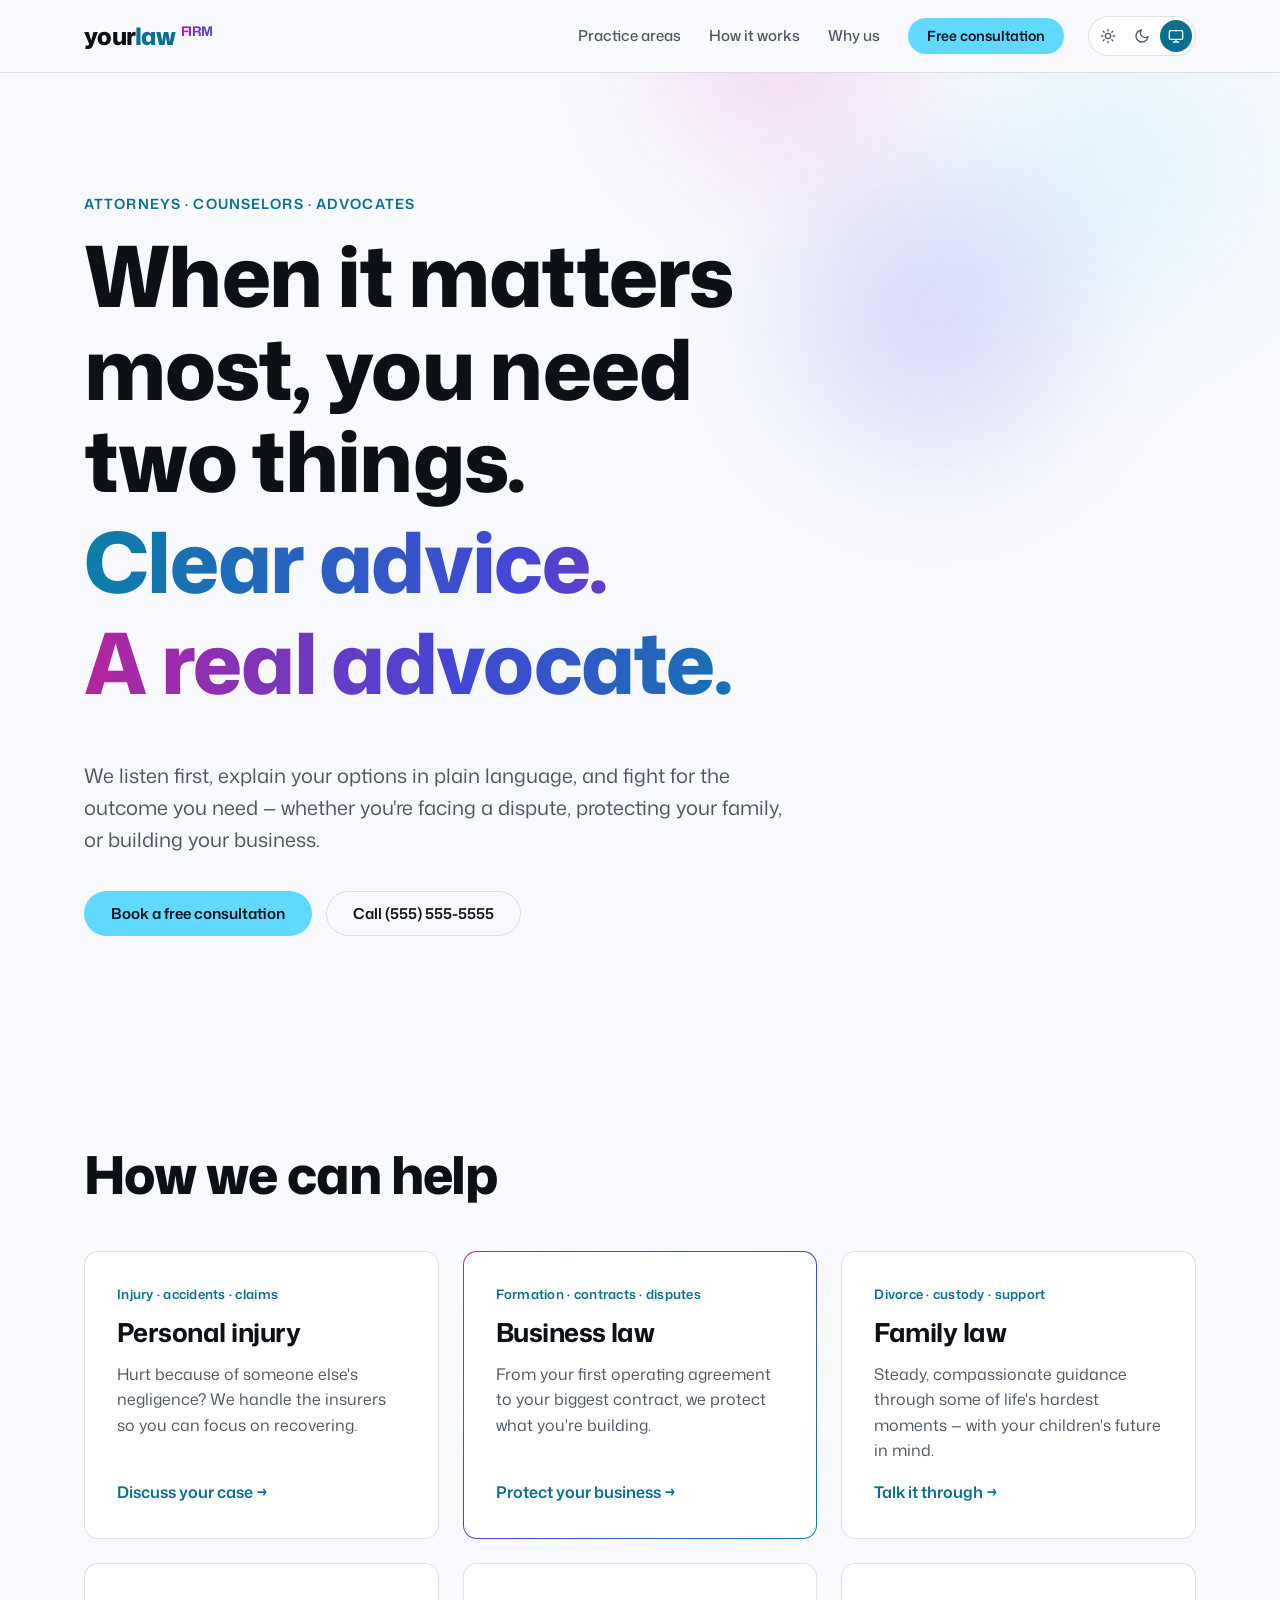
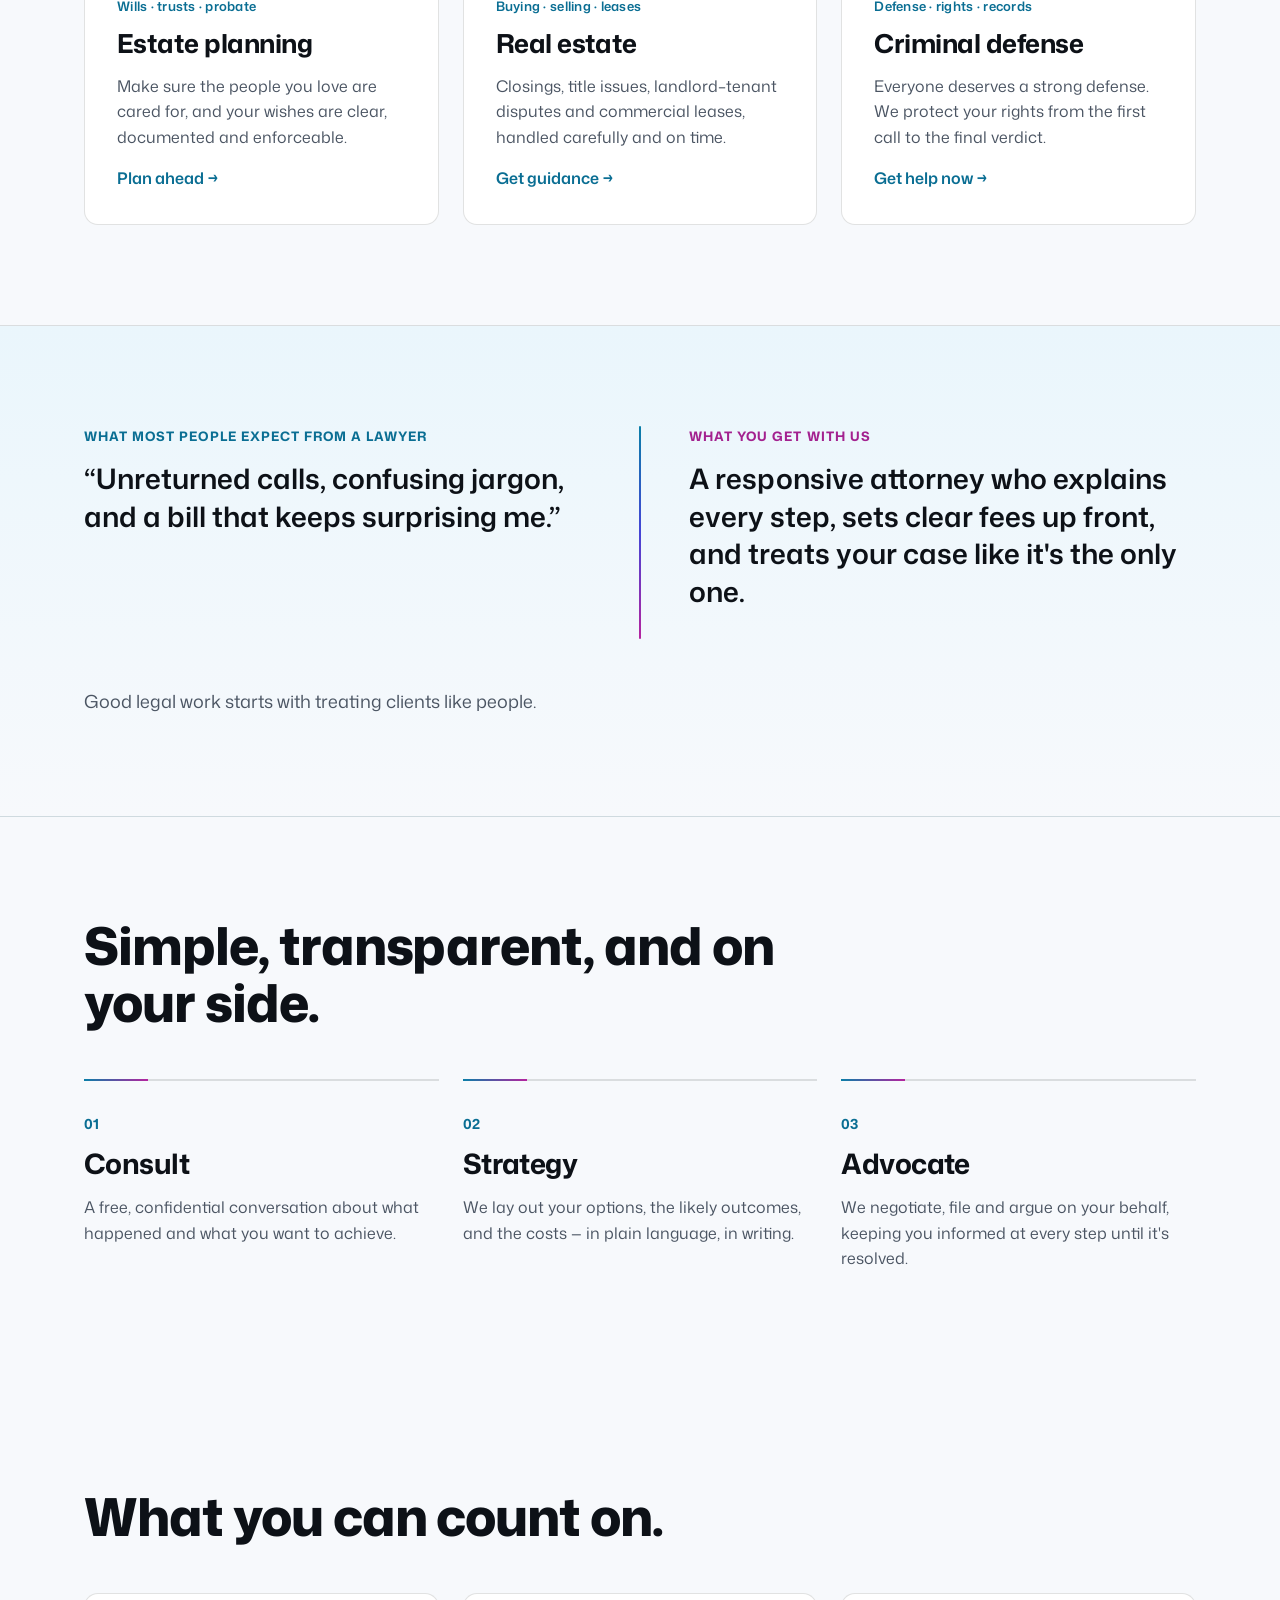
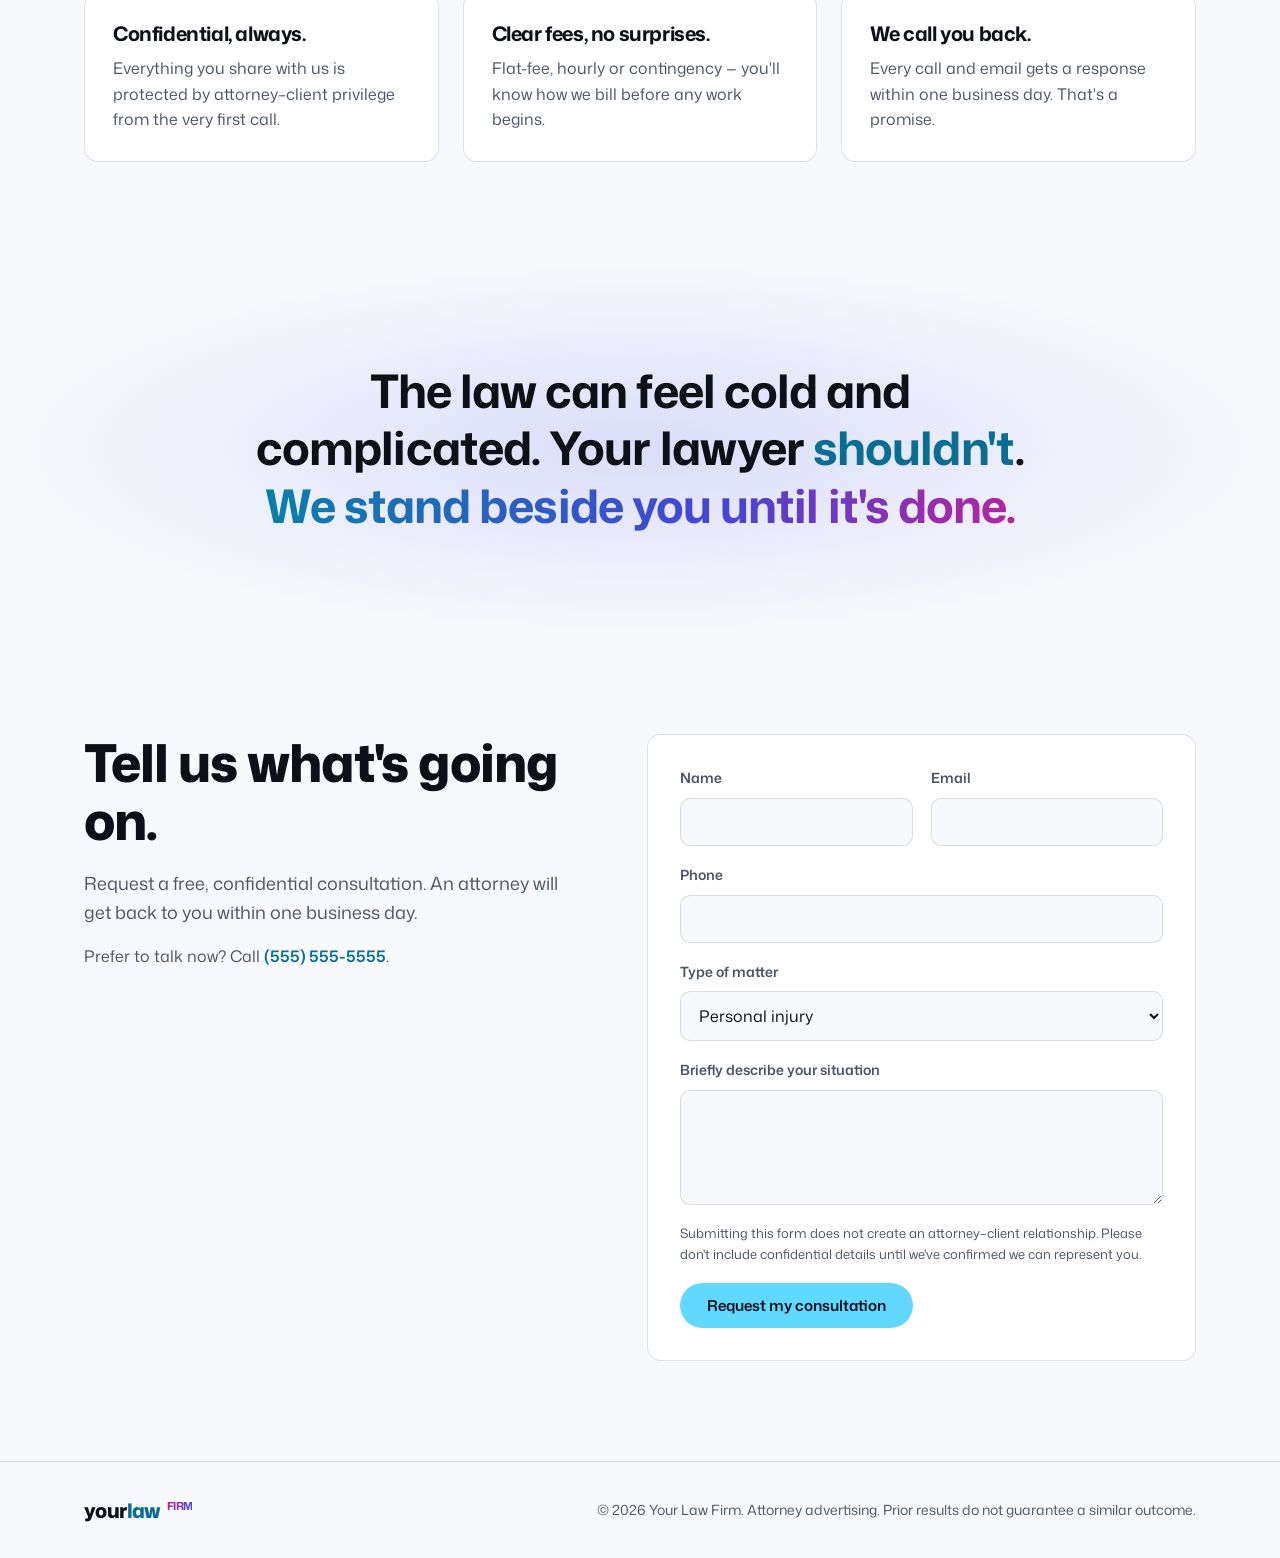
==== commit 2f7b1a6a: "Phase 0: add light, dark and system themes Adds a light palette alongside the existing dark one, dri" ====
--- a/index.html
+++ b/index.html
@@ -5,7 +5,15 @@
   <meta name="viewport" content="width=device-width, initial-scale=1, viewport-fit=cover" />
   <title>Your Law Firm · Clear advice. Real advocates.</title>
   <meta name="description" content="Experienced attorneys who listen first, explain clearly, and fight for the outcome you need. Book a free consultation." />
-  <meta name="theme-color" content="#0D1117" />
+  <meta name="theme-color" content="#F7F9FC" media="(prefers-color-scheme: light)" />
+  <meta name="theme-color" content="#0D1117" media="(prefers-color-scheme: dark)" />
+  <script>
+    // Apply the saved theme before first paint to avoid a flash. No saved value = follow the system.
+    try {
+      var t = localStorage.getItem('theme');
+      if (t === 'light' || t === 'dark') document.documentElement.setAttribute('data-theme', t);
+    } catch (e) {}
+  </script>
   <meta property="og:title" content="Your Law Firm" />
   <meta property="og:description" content="Clear advice. Real advocates. Book a free consultation." />
   <meta property="og:type" content="website" />
@@ -23,15 +31,28 @@
       <a href="#top" class="logo" aria-label="Your Law Firm home">
         <span class="logo__be">your</span><span class="logo__human">law</span><span class="logo__ai">FIRM</span>
       </a>
-      <button class="nav__toggle" aria-expanded="false" aria-controls="nav-links" aria-label="Open menu">
-        <span></span><span></span>
-      </button>
       <nav id="nav-links" class="nav__links">
         <a href="#practice">Practice areas</a>
         <a href="#process">How it works</a>
         <a href="#why">Why us</a>
         <a href="#contact" class="btn btn--primary btn--sm">Free consultation</a>
       </nav>
+      <div class="nav__right">
+        <div class="theme-switch" role="group" aria-label="Color theme">
+        <button type="button" data-theme-choice="light" aria-pressed="false" title="Light theme" aria-label="Light theme">
+          <svg viewBox="0 0 24 24" fill="none" stroke="currentColor" stroke-width="2" stroke-linecap="round" aria-hidden="true"><circle cx="12" cy="12" r="4"/><path d="M12 2v2M12 20v2M4.9 4.9l1.4 1.4M17.7 17.7l1.4 1.4M2 12h2M20 12h2M4.9 19.1l1.4-1.4M17.7 6.3l1.4-1.4"/></svg>
+        </button>
+        <button type="button" data-theme-choice="dark" aria-pressed="false" title="Dark theme" aria-label="Dark theme">
+          <svg viewBox="0 0 24 24" fill="none" stroke="currentColor" stroke-width="2" stroke-linecap="round" stroke-linejoin="round" aria-hidden="true"><path d="M21 12.8A9 9 0 1 1 11.2 3a7 7 0 0 0 9.8 9.8z"/></svg>
+        </button>
+        <button type="button" data-theme-choice="system" aria-pressed="true" title="Match system" aria-label="Match system theme">
+          <svg viewBox="0 0 24 24" fill="none" stroke="currentColor" stroke-width="2" stroke-linecap="round" stroke-linejoin="round" aria-hidden="true"><rect x="2" y="4" width="20" height="13" rx="2"/><path d="M8 21h8M12 17v4"/></svg>
+        </button>
+      </div>
+        <button class="nav__toggle" aria-expanded="false" aria-controls="nav-links" aria-label="Open menu">
+          <span></span><span></span>
+        </button>
+      </div>
     </div>
   </header>
 
@@ -217,6 +238,7 @@
     </div>
   </footer>
 
+  <script src="/theme.js" defer></script>
   <script src="/script.js" defer></script>
 </body>
 </html>
--- a/styles.css
+++ b/styles.css
@@ -1,4 +1,5 @@
 :root {
+  color-scheme: dark;
   --bg: #0D1117;
   --bg-2: #04121B;
   --surface: #151B23;
@@ -9,8 +10,51 @@
   --magenta: #E64BD6;
   --indigo: #5B5BF0;
   --ink: #04121B;
+  --accent: var(--cyan);
+  --accent-2: var(--magenta);
+  --grad-a: var(--cyan);
+  --grad-b: var(--indigo);
+  --grad-c: var(--magenta);
+  --nav-bg: rgba(13, 17, 23, .78);
+  --glow-opacity: 1;
   --radius: 14px;
   --font: "Mona Sans", ui-sans-serif, system-ui, -apple-system, "Segoe UI", sans-serif;
+}
+
+/* Light theme: chosen explicitly, or by the system when no choice is saved */
+:root[data-theme="light"] {
+  color-scheme: light;
+  --bg: #F7F9FC;
+  --bg-2: #EAF6FC;
+  --surface: #FFFFFF;
+  --border: rgba(13, 17, 23, 0.12);
+  --text: #0D1117;
+  --muted: #4B5563;
+  --accent: #0A6E93;
+  --accent-2: #A3218F;
+  --grad-a: #0A7FA8;
+  --grad-b: #4545D6;
+  --grad-c: #B5249F;
+  --nav-bg: rgba(247, 249, 252, .82);
+  --glow-opacity: .55;
+}
+@media (prefers-color-scheme: light) {
+  :root:not([data-theme]) {
+    color-scheme: light;
+    --bg: #F7F9FC;
+    --bg-2: #EAF6FC;
+    --surface: #FFFFFF;
+    --border: rgba(13, 17, 23, 0.12);
+    --text: #0D1117;
+    --muted: #4B5563;
+    --accent: #0A6E93;
+    --accent-2: #A3218F;
+    --grad-a: #0A7FA8;
+    --grad-b: #4545D6;
+    --grad-c: #B5249F;
+    --nav-bg: rgba(247, 249, 252, .82);
+    --glow-opacity: .55;
+  }
 }
 
 *, *::before, *::after { box-sizing: border-box; }
@@ -37,11 +81,11 @@
 /* Gradient text */
 .grad {
   display: block;
-  background: linear-gradient(90deg, var(--cyan), var(--indigo) 60%, var(--magenta));
+  background: linear-gradient(90deg, var(--grad-a), var(--grad-b) 60%, var(--grad-c));
   -webkit-background-clip: text; background-clip: text;
   color: transparent;
 }
-.grad--alt { background-image: linear-gradient(90deg, var(--magenta), var(--indigo) 50%, var(--cyan)); }
+.grad--alt { background-image: linear-gradient(90deg, var(--grad-c), var(--grad-b) 50%, var(--grad-a)); }
 .manifesto .grad { display: inline; }
 
 /* Buttons */
@@ -55,18 +99,18 @@
 .btn--primary { background: var(--cyan); color: var(--ink); }
 .btn--primary:hover { transform: translateY(-2px); box-shadow: 0 10px 30px -10px rgba(97, 216, 254, .7); }
 .btn--ghost { color: var(--text); border-color: var(--border); }
-.btn--ghost:hover { border-color: var(--cyan); color: var(--cyan); }
+.btn--ghost:hover { border-color: var(--accent); color: var(--accent); }
 .btn--sm { padding: 10px 18px; font-size: 14px; }
-.link { color: var(--cyan); text-decoration: none; font-weight: 600; }
+.link { color: var(--accent); text-decoration: none; font-weight: 600; }
 .link:hover { text-decoration: underline; }
 
 /* Logo */
 .logo { text-decoration: none; font-weight: 800; font-size: 24px; letter-spacing: -0.03em; }
 .logo__be { color: var(--text); }
-.logo__human { color: var(--cyan); }
+.logo__human { color: var(--accent); }
 .logo__ai {
   margin-left: 6px; font-size: .55em; vertical-align: super; font-weight: 700;
-  background: linear-gradient(90deg, var(--magenta), var(--indigo));
+  background: linear-gradient(90deg, var(--grad-c), var(--grad-b));
   -webkit-background-clip: text; background-clip: text; color: transparent;
 }
 .logo--sm { font-size: 20px; }
@@ -74,12 +118,12 @@
 /* Nav */
 .nav {
   position: sticky; top: 0; z-index: 50;
-  background: rgba(13, 17, 23, .78);
+  background: var(--nav-bg);
   backdrop-filter: blur(12px); -webkit-backdrop-filter: blur(12px);
   border-bottom: 1px solid var(--border);
 }
-.nav__inner { display: flex; align-items: center; justify-content: space-between; height: 72px; }
-.nav__links { display: flex; align-items: center; gap: 28px; }
+.nav__inner { display: flex; align-items: center; gap: 24px; height: 72px; }
+.nav__links { display: flex; align-items: center; gap: 28px; margin-left: auto; }
 .nav__links a:not(.btn) { text-decoration: none; color: var(--muted); font-weight: 500; font-size: 15px; }
 .nav__links a:not(.btn):hover { color: var(--text); }
 .nav__toggle { display: none; background: none; border: 0; padding: 8px; cursor: pointer; }
@@ -96,11 +140,12 @@
     radial-gradient(closest-side, rgba(97, 216, 254, .30), transparent 70%) 100% 30% / 65% 65% no-repeat,
     radial-gradient(closest-side, rgba(91, 91, 240, .40), transparent 70%) 40% 80% / 70% 70% no-repeat;
   filter: blur(40px);
+  opacity: var(--glow-opacity);
   animation: drift 18s ease-in-out infinite alternate;
 }
 @keyframes drift { to { transform: translate(-80px, 60px) rotate(12deg); } }
 .hero .container { position: relative; }
-.eyebrow { color: var(--cyan); font-weight: 600; font-size: 14px; letter-spacing: .08em; text-transform: uppercase; }
+.eyebrow { color: var(--accent); font-weight: 600; font-size: 14px; letter-spacing: .08em; text-transform: uppercase; }
 .hero__title { font-size: clamp(40px, 7vw, 84px); font-weight: 800; max-width: 14ch; }
 .hero__title .grad { margin-top: .1em; }
 .hero__lead { font-size: clamp(17px, 2vw, 20px); color: var(--muted); max-width: 60ch; margin: 28px 0 36px; }
@@ -122,20 +167,20 @@
 .card h3 { font-size: 26px; }
 .card p { color: var(--muted); }
 .card .link { margin-top: auto; }
-.card__tag { font-size: 13px; font-weight: 600; color: var(--cyan) !important; letter-spacing: .02em; }
+.card__tag { font-size: 13px; font-weight: 600; color: var(--accent) !important; letter-spacing: .02em; }
 .card--feature {
   background:
     linear-gradient(var(--surface), var(--surface)) padding-box,
-    linear-gradient(135deg, var(--magenta), var(--indigo), var(--cyan)) border-box;
+    linear-gradient(135deg, var(--grad-c), var(--grad-b), var(--grad-a)) border-box;
   border: 1px solid transparent;
 }
 
 /* Gap */
 .gap { display: grid; grid-template-columns: 1fr auto 1fr; gap: 48px; align-items: start; }
-.gap__label { font-size: 13px; font-weight: 700; text-transform: uppercase; letter-spacing: .08em; color: var(--cyan); }
-.gap__label--alt { color: var(--magenta); }
+.gap__label { font-size: 13px; font-weight: 700; text-transform: uppercase; letter-spacing: .08em; color: var(--accent); }
+.gap__label--alt { color: var(--accent-2); }
 .gap__text { font-size: clamp(20px, 2.6vw, 28px); font-weight: 600; line-height: 1.35; }
-.gap__divider { width: 2px; align-self: stretch; background: linear-gradient(var(--cyan), var(--indigo), var(--magenta)); border-radius: 2px; }
+.gap__divider { width: 2px; align-self: stretch; background: linear-gradient(var(--grad-a), var(--grad-b), var(--grad-c)); border-radius: 2px; }
 .gap__foot { margin-top: 48px; color: var(--muted); font-size: 18px; }
 
 /* Steps */
@@ -143,9 +188,9 @@
 .step { padding: 32px 0 0; border-top: 2px solid var(--border); position: relative; }
 .step::before {
   content: ""; position: absolute; top: -2px; left: 0; width: 64px; height: 2px;
-  background: linear-gradient(90deg, var(--cyan), var(--magenta));
-}
-.step__num { display: block; font-size: 14px; font-weight: 700; color: var(--cyan); margin-bottom: 12px; }
+  background: linear-gradient(90deg, var(--grad-a), var(--grad-c));
+}
+.step__num { display: block; font-size: 14px; font-weight: 700; color: var(--accent); margin-bottom: 12px; }
 .step h3 { font-size: 28px; }
 .step p { color: var(--muted); }
 
@@ -158,7 +203,7 @@
 /* Manifesto */
 .manifesto { text-align: center; background: radial-gradient(ellipse at center, rgba(91, 91, 240, .18), transparent 70%); }
 .manifesto__text { font-size: clamp(26px, 4vw, 46px); font-weight: 700; line-height: 1.25; max-width: 28ch; margin: 0 auto; letter-spacing: -0.02em; }
-.manifesto em { font-style: normal; color: var(--cyan); }
+.manifesto em { font-style: normal; color: var(--accent); }
 
 /* Contact */
 .contact { display: grid; grid-template-columns: 1fr 1.1fr; gap: 64px; align-items: start; }
@@ -172,7 +217,7 @@
   background: var(--bg); color: var(--text); border: 1px solid var(--border);
   font: 400 16px/1.4 var(--font);
 }
-.form input:focus, .form select:focus, .form textarea:focus { outline: none; border-color: var(--cyan); box-shadow: 0 0 0 3px rgba(97, 216, 254, .2); }
+.form input:focus, .form select:focus, .form textarea:focus { outline: none; border-color: var(--accent); box-shadow: 0 0 0 3px rgba(97, 216, 254, .2); }
 .form .btn { justify-self: start; }
 
 /* Footer */
@@ -201,6 +246,7 @@
 @media (max-width: 720px) {
   .container { padding: 0 16px; }
   .nav__toggle { display: block; }
+  .nav__right { margin-left: auto; gap: 8px; }
   .nav__links {
     position: absolute; top: 72px; left: 0; right: 0;
     flex-direction: column; align-items: stretch; gap: 0;
@@ -219,3 +265,20 @@
 /* Legal notes */
 .contact__note { font-size: 16px !important; }
 .form__disclaimer { font-size: 13px; color: var(--muted); margin: 0; }
+
+/* Theme switcher */
+.nav__right { display: flex; align-items: center; gap: 12px; }
+.theme-switch {
+  display: inline-flex; padding: 3px; gap: 2px;
+  border: 1px solid var(--border); border-radius: 999px; background: var(--surface);
+}
+.theme-switch button {
+  display: grid; place-items: center; width: 32px; height: 32px;
+  border: 0; border-radius: 999px; background: none; color: var(--muted); cursor: pointer;
+  transition: background .2s, color .2s;
+}
+.theme-switch button:hover { color: var(--text); }
+.theme-switch button[aria-pressed="true"] { background: var(--accent); color: var(--bg); }
+.theme-switch button:focus-visible { outline: 2px solid var(--accent); outline-offset: 2px; }
+.theme-switch svg { width: 16px; height: 16px; }
+.theme-switch--floating { position: fixed; top: 16px; right: 16px; z-index: 10; }
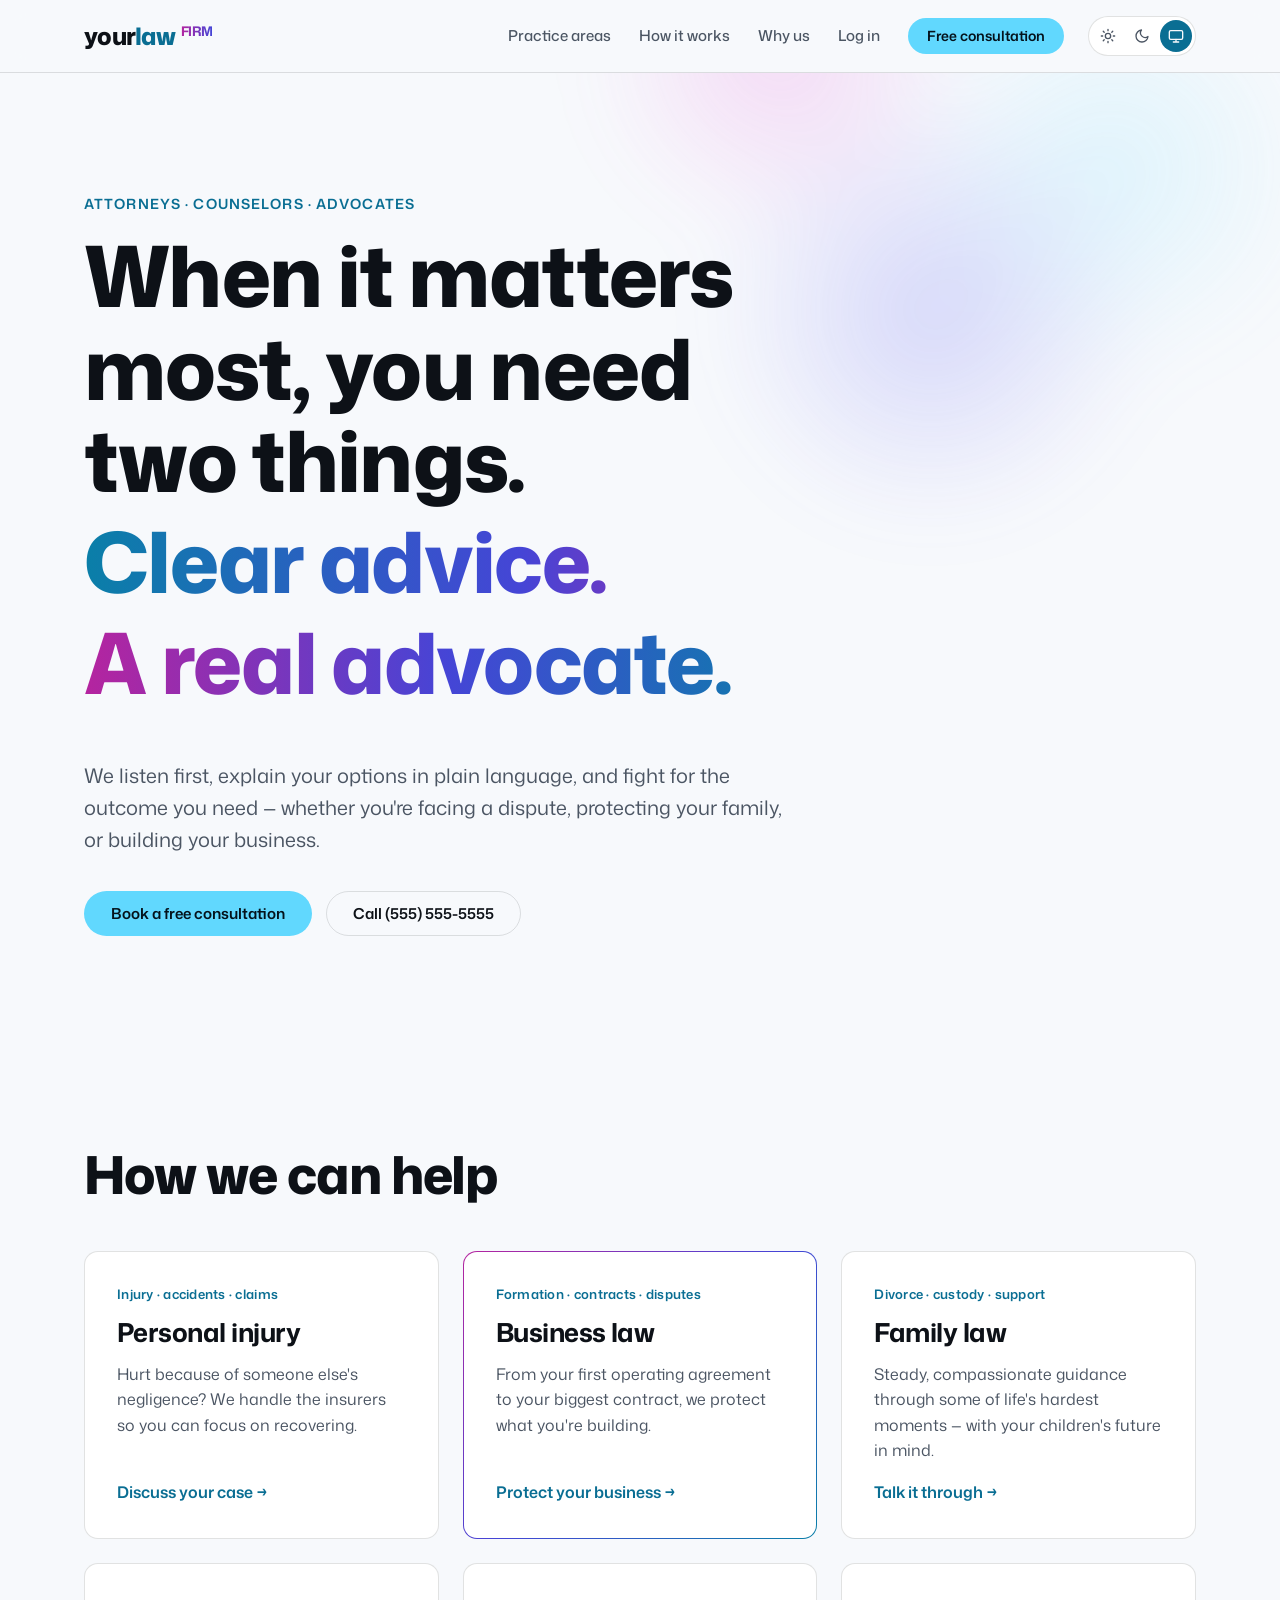
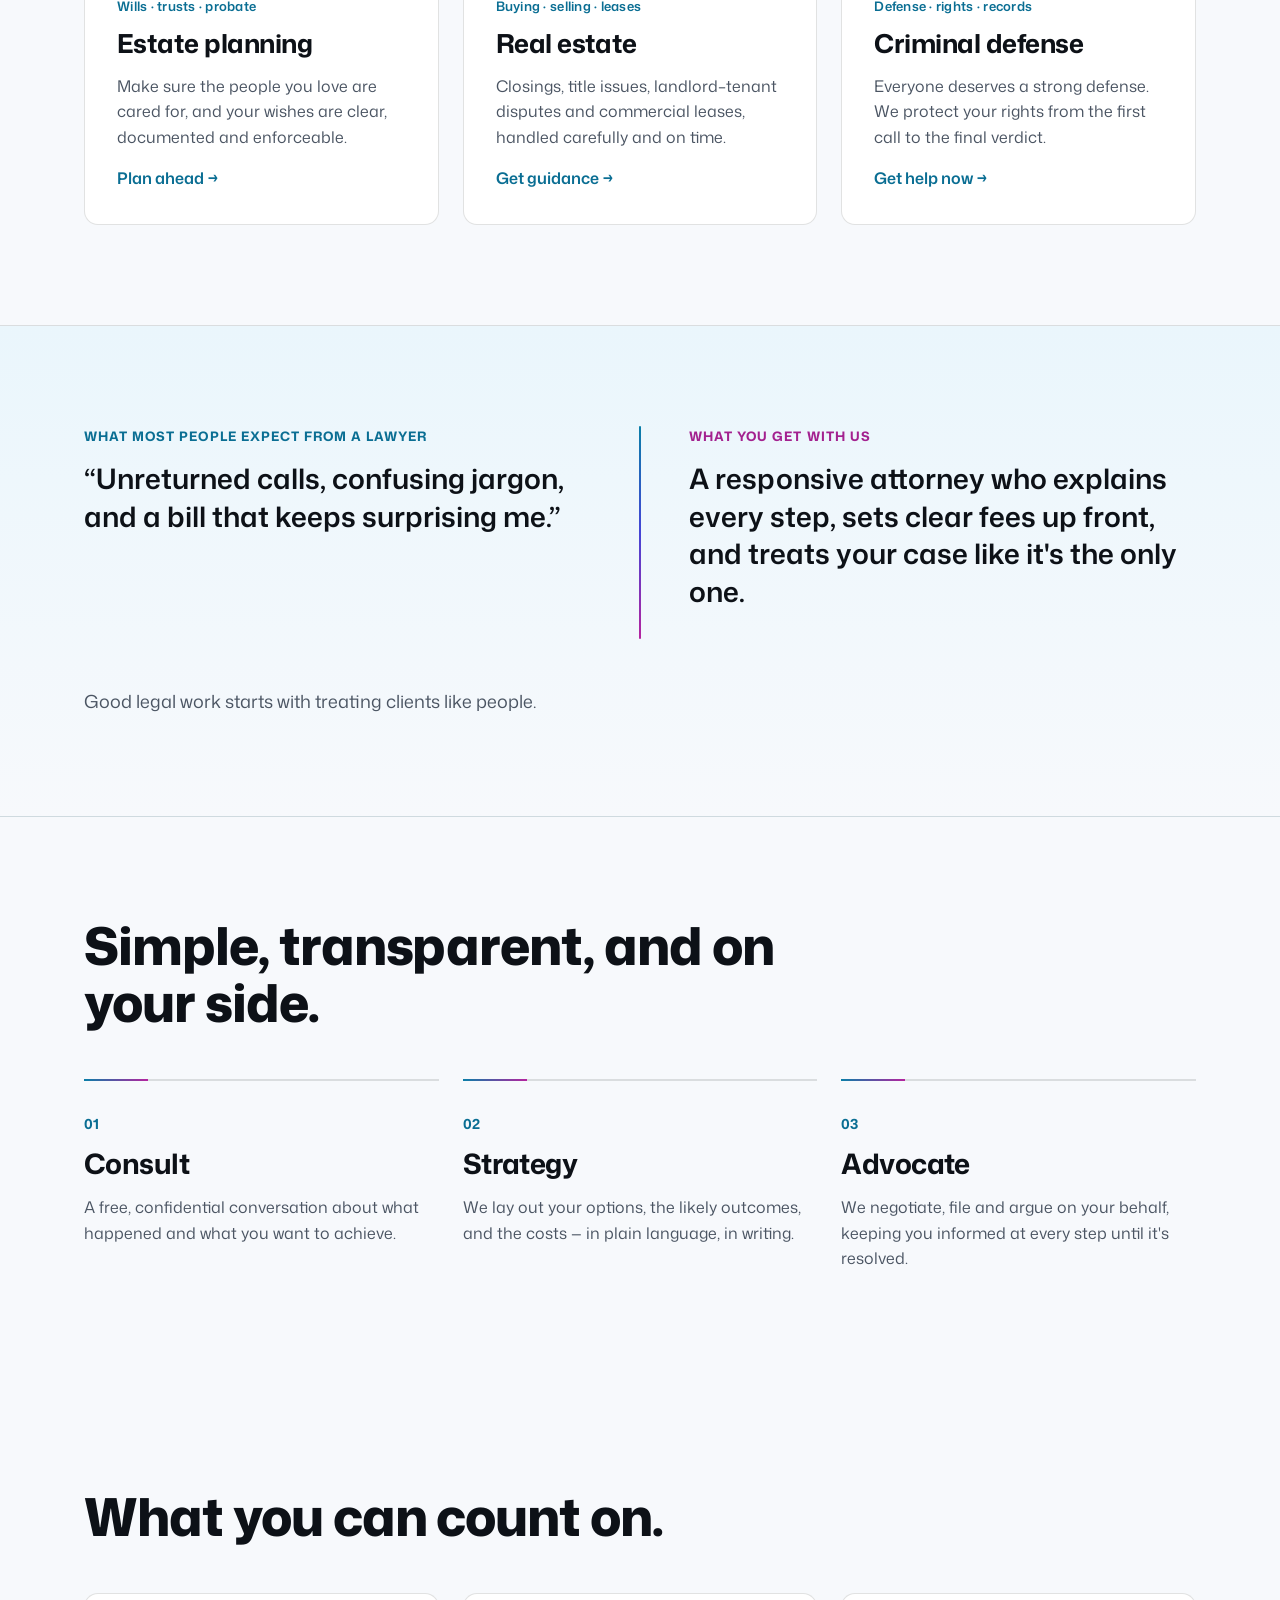
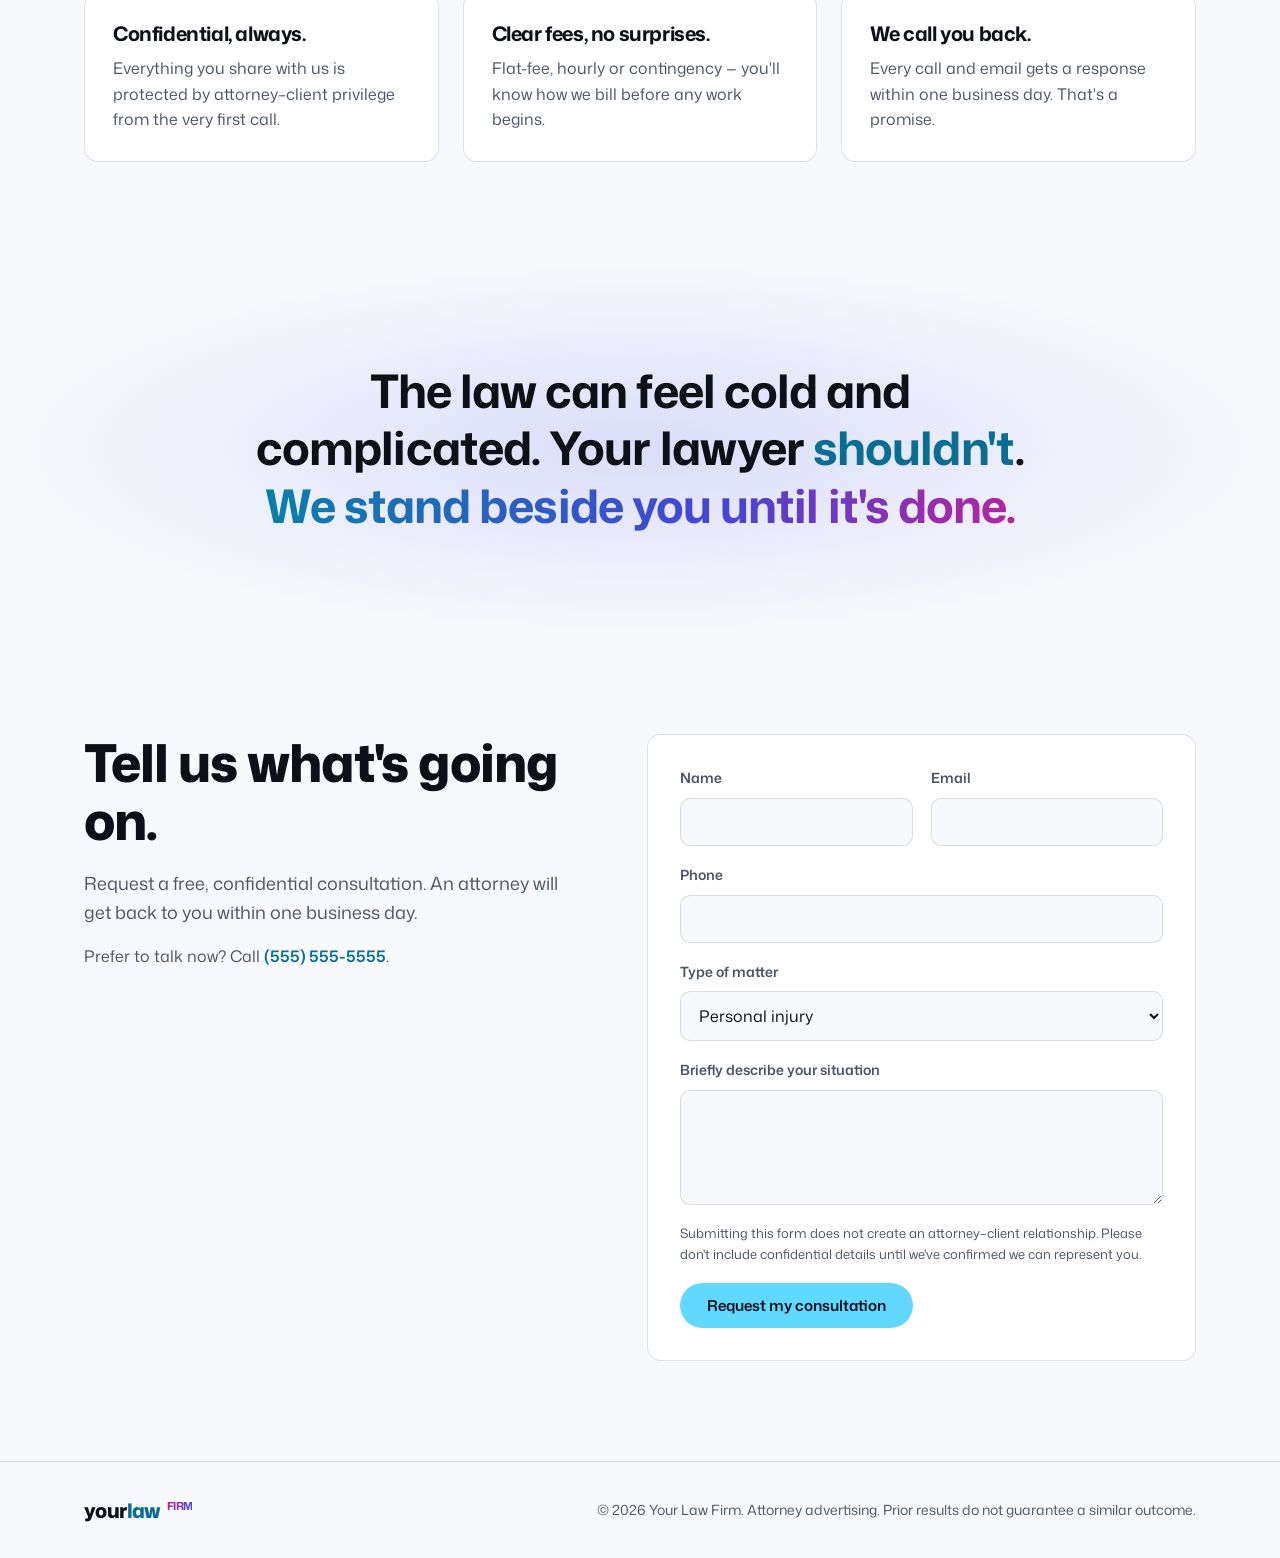
==== commit c43382ab: "Add log in page with Continue with Google (Supabase Auth) Adds login.html with a Google sign-in butt" ====
--- a/index.html
+++ b/index.html
@@ -35,6 +35,7 @@
         <a href="#practice">Practice areas</a>
         <a href="#process">How it works</a>
         <a href="#why">Why us</a>
+        <a href="/login.html">Log in</a>
         <a href="#contact" class="btn btn--primary btn--sm">Free consultation</a>
       </nav>
       <div class="nav__right">
--- a/styles.css
+++ b/styles.css
@@ -243,19 +243,27 @@
   .gap__divider { width: 64px; height: 2px; align-self: auto; }
   .contact { grid-template-columns: 1fr; gap: 32px; }
 }
-@media (max-width: 720px) {
-  .container { padding: 0 16px; }
+/* Tablets: two practice-area cards per row */
+@media (min-width: 600px) and (max-width: 900px) {
+  .cards { grid-template-columns: repeat(2, 1fr); }
+}
+/* Collapse the nav before the links and theme switcher stop fitting on one row */
+@media (max-width: 960px) {
   .nav__toggle { display: block; }
   .nav__right { margin-left: auto; gap: 8px; }
   .nav__links {
     position: absolute; top: 72px; left: 0; right: 0;
     flex-direction: column; align-items: stretch; gap: 0;
     background: var(--bg); border-bottom: 1px solid var(--border);
-    padding: 8px 16px 20px; display: none;
+    padding: 8px 24px 20px; display: none;
   }
   .nav__links.is-open { display: flex; }
   .nav__links a:not(.btn) { padding: 14px 0; border-bottom: 1px solid var(--border); }
   .nav__links .btn { margin-top: 16px; }
+}
+@media (max-width: 720px) {
+  .container { padding: 0 16px; }
+  .nav__links { padding: 8px 16px 20px; }
   .hero { padding: 72px 0 80px; }
   .section { padding: 72px 0; }
   .form { padding: 22px; }
@@ -282,3 +290,41 @@
 .theme-switch button:focus-visible { outline: 2px solid var(--accent); outline-offset: 2px; }
 .theme-switch svg { width: 16px; height: 16px; }
 .theme-switch--floating { position: fixed; top: 16px; right: 16px; z-index: 10; }
+@media (max-width: 380px) {
+  .nav__inner { gap: 12px; }
+  .logo { font-size: 20px; }
+  .theme-switch button { width: 28px; height: 28px; }
+  .nav__toggle { padding: 6px; }
+}
+
+/* Login */
+.auth { min-height: 100vh; display: grid; place-items: center; padding: 96px 16px 48px; position: relative; overflow: hidden; }
+.auth__card {
+  position: relative; width: 100%; max-width: 420px; text-align: center;
+  background: var(--surface); border: 1px solid var(--border); border-radius: var(--radius);
+  padding: 40px 32px;
+}
+.auth__card .logo { display: inline-block; margin-bottom: 24px; }
+.auth__card h1 { font-size: 28px; }
+.auth__card p { color: var(--muted); }
+.auth__card [hidden] { display: none !important; }
+.btn--google {
+  width: 100%; gap: 12px; background: #fff; color: #1f1f1f; border-color: #dadce0; border-radius: 999px;
+}
+.btn--google:hover { box-shadow: 0 2px 8px rgba(0, 0, 0, .18); }
+.btn--google:disabled { opacity: .6; cursor: not-allowed; box-shadow: none; }
+.btn--google svg { width: 18px; height: 18px; flex: none; }
+.auth__error { margin-top: 16px; font-size: 14px; color: var(--accent-2) !important; }
+.auth__back { display: inline-block; margin-top: 24px; font-size: 14px; }
+.profile__avatar, .profile__initial {
+  width: 88px; height: 88px; border-radius: 50%; margin: 0 auto 16px; display: block;
+  object-fit: cover; border: 2px solid var(--accent);
+}
+.profile__initial {
+  display: grid; place-items: center; font-size: 36px; font-weight: 800;
+  background: var(--bg-2); color: var(--accent);
+}
+.profile__name { font-size: 24px; margin-bottom: 4px; overflow-wrap: anywhere; }
+.profile__email { font-size: 14px; overflow-wrap: anywhere; }
+.auth__actions { display: flex; flex-direction: column; gap: 12px; margin-top: 24px; }
+@media (max-width: 380px) { .auth__card { padding: 32px 20px; } }
